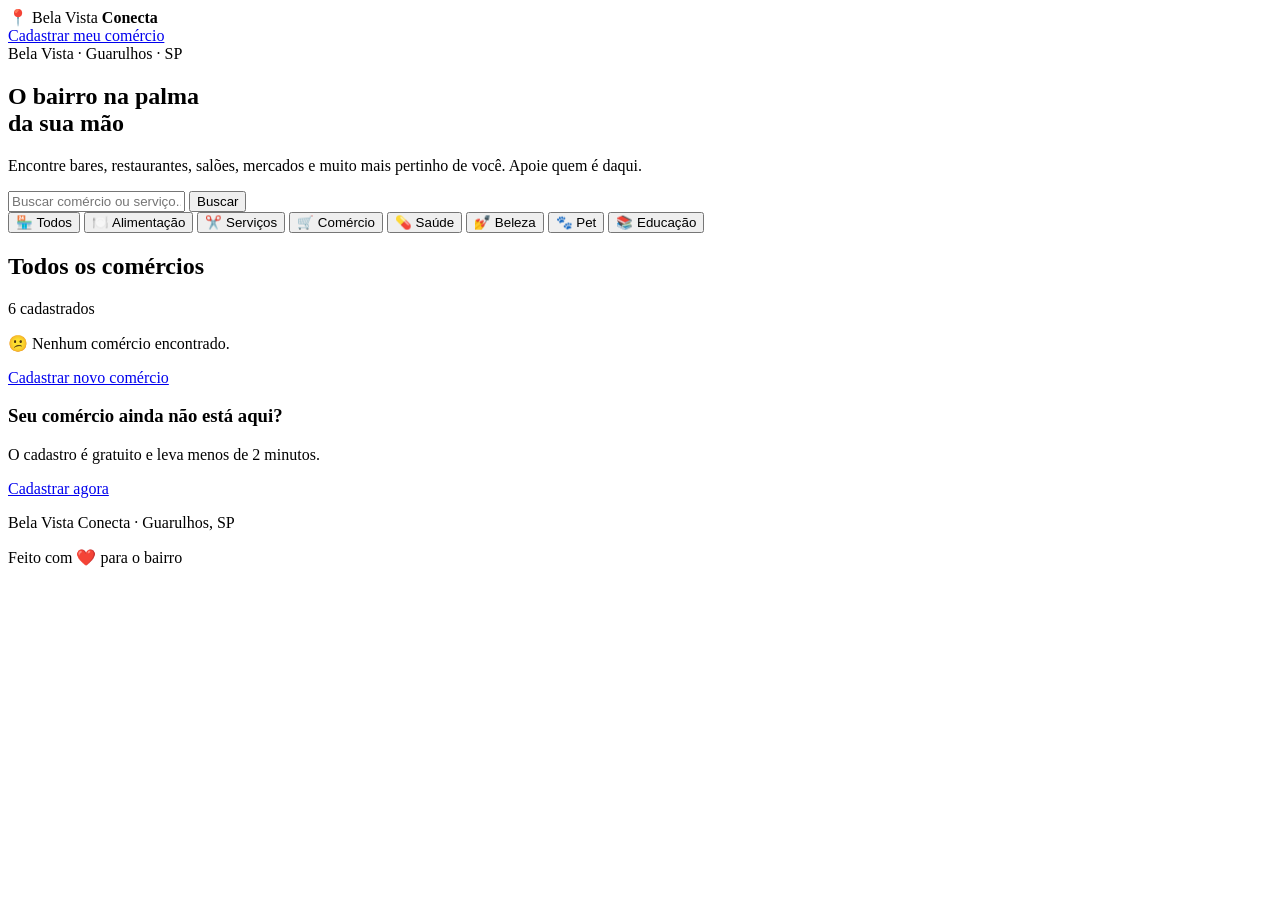
==== index.html @ 38af58dc "Add files via upload" ====
<!DOCTYPE html>
<html lang="pt-BR">
<head>
  <meta charset="UTF-8" />
  <meta name="viewport" content="width=device-width, initial-scale=1.0" />
  <meta name="description" content="Descubra os comércios do bairro Bela Vista em Guarulhos. Apoie o comércio local!" />
  <title>Bela Vista Conecta — Comércio Local de Guarulhos</title>
  <link rel="stylesheet" href="css/style.css" />
  <link rel="preconnect" href="https://fonts.googleapis.com" />
  <link rel="preconnect" href="https://fonts.gstatic.com" crossorigin />
  <link href="https://fonts.googleapis.com/css2?family=Inter:wght@400;500;600&display=swap" rel="stylesheet" />
</head>
<body>

  <!-- HEADER -->
  <header class="header">
    <div class="container header-inner">
      <div class="logo">
        <span class="logo-icon">📍</span>
        <span class="logo-text">Bela Vista <strong>Conecta</strong></span>
      </div>
      <a class="btn-cadastro" href="cadastro.html">Cadastrar meu comércio</a>
    </div>
  </header>

  <!-- HERO -->
  <section class="hero">
    <div class="container">
      <span class="hero-tag">Bela Vista · Guarulhos · SP</span>
      <h1>O bairro na palma<br>da sua mão</h1>
      <p>Encontre bares, restaurantes, salões, mercados e muito mais pertinho de você. Apoie quem é daqui.</p>
      <div class="search-wrap">
        <input type="text" id="search-input" placeholder="Buscar comércio ou serviço..." autocomplete="off" />
        <button onclick="filtrar()">Buscar</button>
      </div>
    </div>
  </section>

  <!-- CATEGORIAS -->
  <section class="section-cats">
    <div class="container">
      <div class="cats" id="cats">
        <button class="cat active" data-cat="todos" onclick="setCat('todos', this)">🏪 Todos</button>
        <button class="cat" data-cat="alimentacao" onclick="setCat('alimentacao', this)">🍽️ Alimentação</button>
        <button class="cat" data-cat="servicos" onclick="setCat('servicos', this)">✂️ Serviços</button>
        <button class="cat" data-cat="comercio" onclick="setCat('comercio', this)">🛒 Comércio</button>
        <button class="cat" data-cat="saude" onclick="setCat('saude', this)">💊 Saúde</button>
        <button class="cat" data-cat="beleza" onclick="setCat('beleza', this)">💅 Beleza</button>
        <button class="cat" data-cat="pet" onclick="setCat('pet', this)">🐾 Pet</button>
        <button class="cat" data-cat="educacao" onclick="setCat('educacao', this)">📚 Educação</button>
      </div>
    </div>
  </section>

  <!-- COMERCIOS -->
  <section class="section-comercios">
    <div class="container">
      <div class="section-header">
        <h2 id="resultado-label">Todos os comércios</h2>
        <span class="count" id="count-label">6 cadastrados</span>
      </div>
      <div class="grid" id="grid">
        <!-- cards gerados pelo JS -->
      </div>
      <div class="empty hidden" id="empty">
        <p>😕 Nenhum comércio encontrado.</p>
        <a href="cadastro.html">Cadastrar novo comércio</a>
      </div>
    </div>
  </section>

  <!-- BANNER CADASTRO -->
  <section class="banner-cadastro">
    <div class="container banner-inner">
      <div>
        <h3>Seu comércio ainda não está aqui?</h3>
        <p>O cadastro é gratuito e leva menos de 2 minutos.</p>
      </div>
      <a class="btn-primary" href="cadastro.html">Cadastrar agora</a>
    </div>
  </section>

  <!-- FOOTER -->
  <footer class="footer">
    <div class="container">
      <p>Bela Vista Conecta · Guarulhos, SP</p>
      <p class="footer-sub">Feito com ❤️ para o bairro</p>
    </div>
  </footer>

  <script src="js/comercios.js"></script>
  <script src="js/app.js"></script>
</body>
</html>
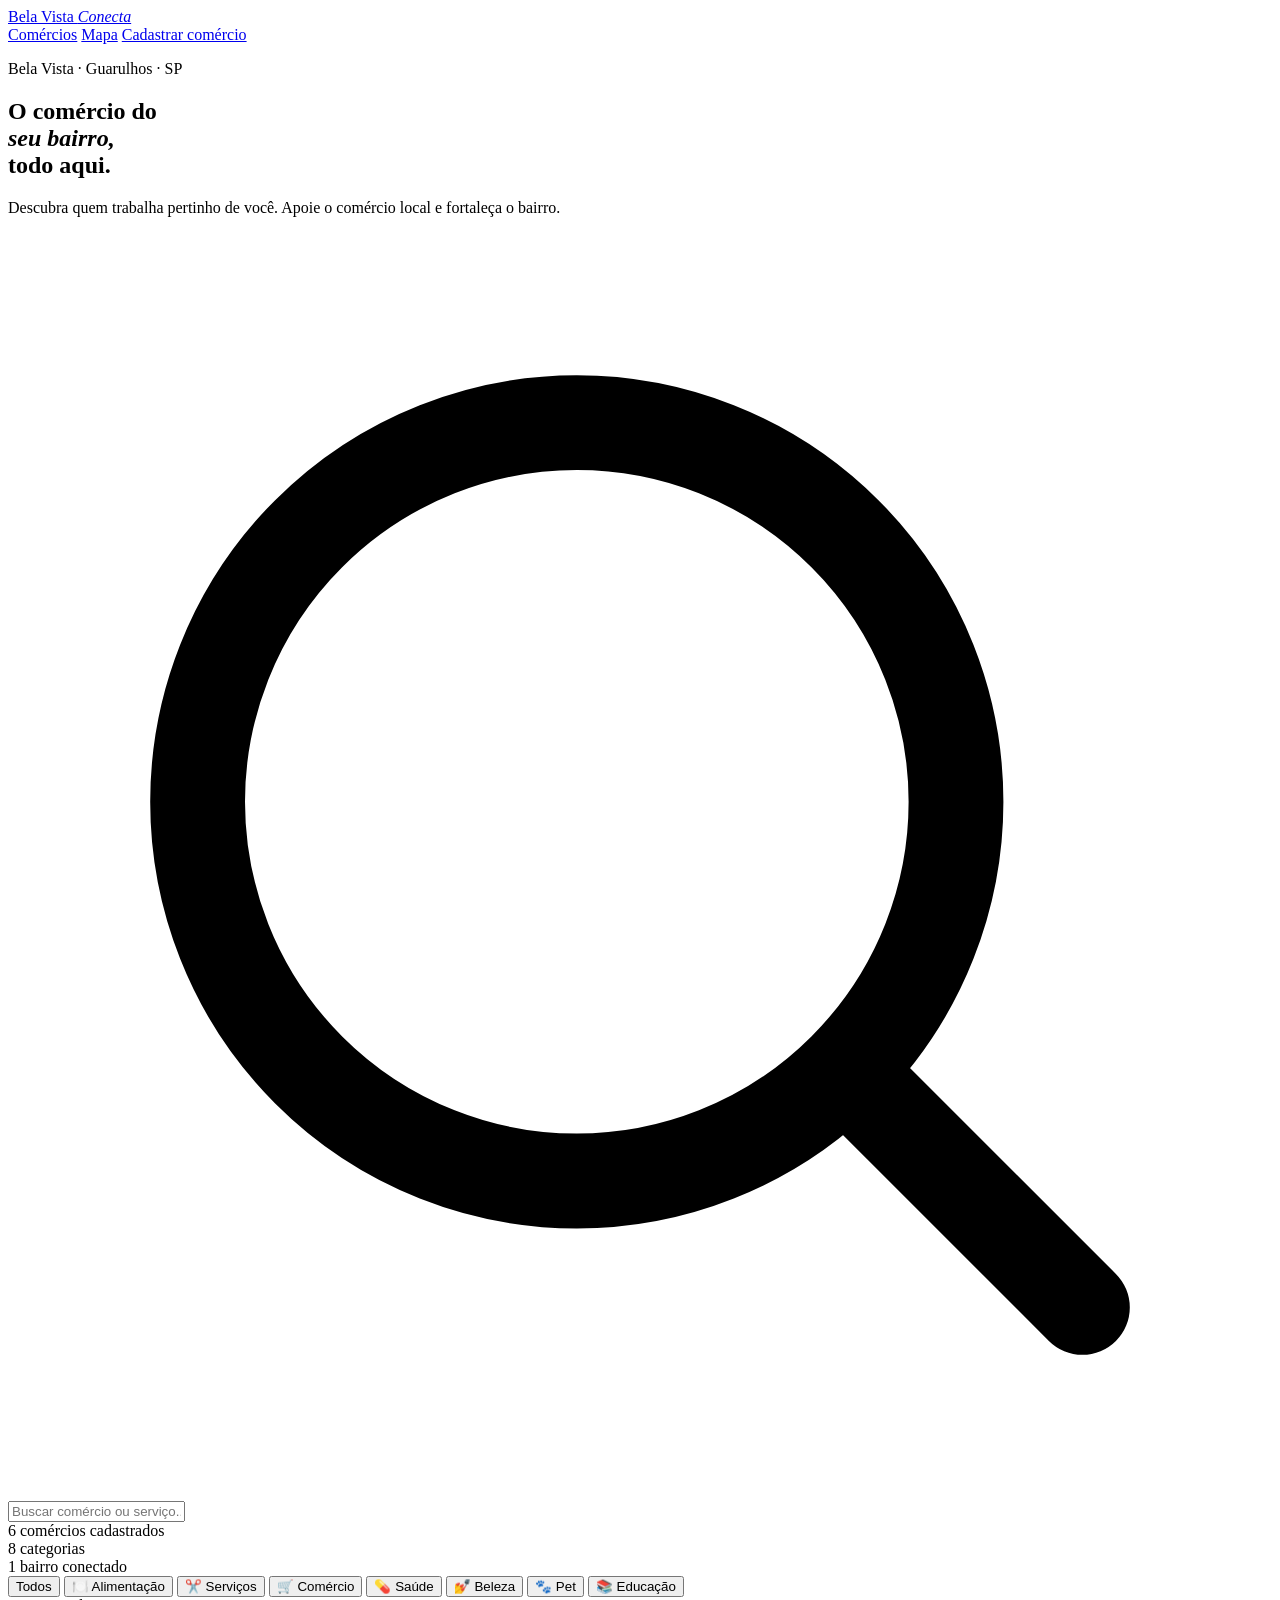
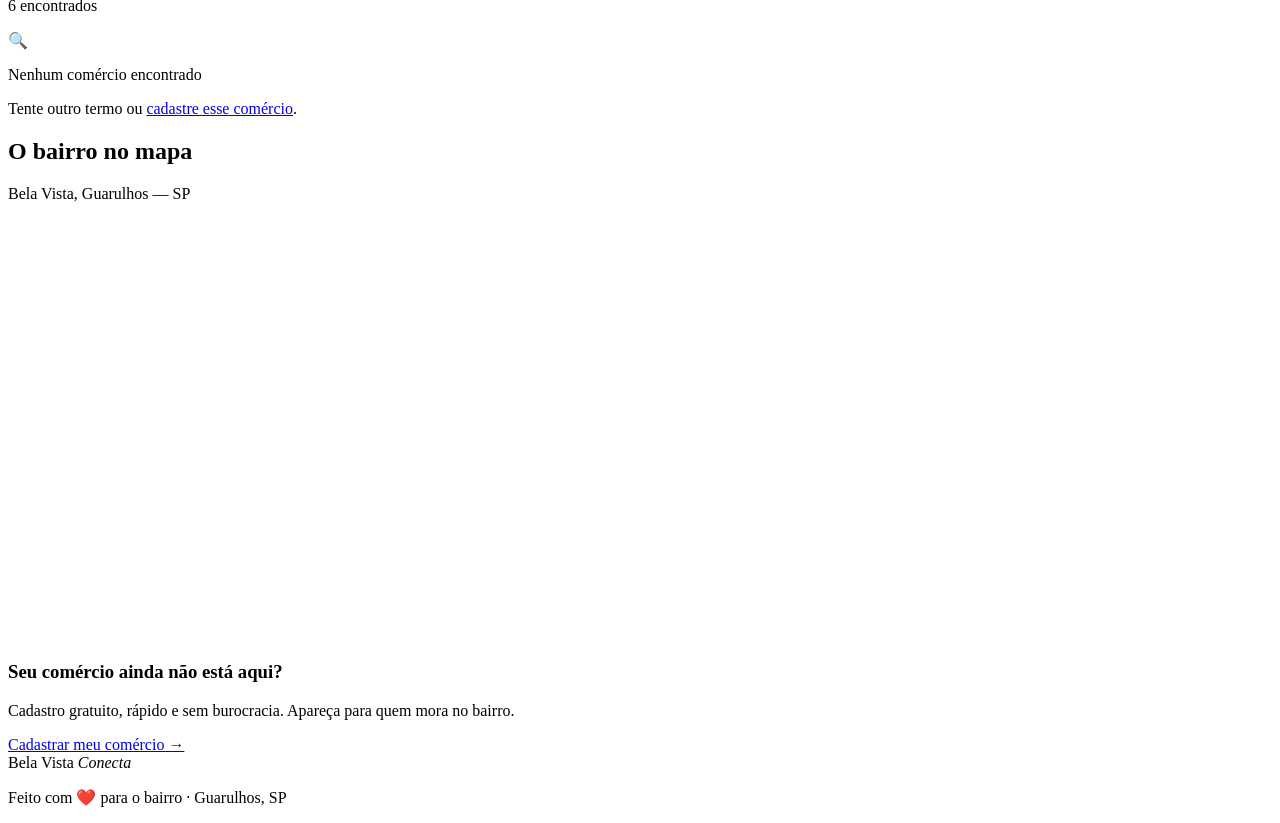
==== commit 74610754: "Add files via upload" ====
--- a/index.html
+++ b/index.html
@@ -3,88 +3,134 @@
 <head>
   <meta charset="UTF-8" />
   <meta name="viewport" content="width=device-width, initial-scale=1.0" />
-  <meta name="description" content="Descubra os comércios do bairro Bela Vista em Guarulhos. Apoie o comércio local!" />
+  <meta name="description" content="Guia completo dos comércios do bairro Bela Vista em Guarulhos. Encontre bares, restaurantes, serviços e muito mais perto de você." />
   <title>Bela Vista Conecta — Comércio Local de Guarulhos</title>
-  <link rel="stylesheet" href="css/style.css" />
   <link rel="preconnect" href="https://fonts.googleapis.com" />
   <link rel="preconnect" href="https://fonts.gstatic.com" crossorigin />
-  <link href="https://fonts.googleapis.com/css2?family=Inter:wght@400;500;600&display=swap" rel="stylesheet" />
+  <link href="https://fonts.googleapis.com/css2?family=Fraunces:ital,wght@0,400;0,600;1,400&family=Inter:wght@400;500;600&display=swap" rel="stylesheet" />
+  <link rel="stylesheet" href="css/style.css" />
 </head>
 <body>
 
   <!-- HEADER -->
   <header class="header">
     <div class="container header-inner">
-      <div class="logo">
-        <span class="logo-icon">📍</span>
-        <span class="logo-text">Bela Vista <strong>Conecta</strong></span>
-      </div>
-      <a class="btn-cadastro" href="cadastro.html">Cadastrar meu comércio</a>
+      <a class="logo" href="index.html">
+        <span class="logo-dot"></span>
+        <span class="logo-text">Bela Vista <em>Conecta</em></span>
+      </a>
+      <nav class="nav">
+        <a href="#comercios">Comércios</a>
+        <a href="#mapa">Mapa</a>
+        <a href="cadastro.html" class="nav-cta">Cadastrar comércio</a>
+      </nav>
     </div>
   </header>
 
   <!-- HERO -->
   <section class="hero">
-    <div class="container">
-      <span class="hero-tag">Bela Vista · Guarulhos · SP</span>
-      <h1>O bairro na palma<br>da sua mão</h1>
-      <p>Encontre bares, restaurantes, salões, mercados e muito mais pertinho de você. Apoie quem é daqui.</p>
-      <div class="search-wrap">
-        <input type="text" id="search-input" placeholder="Buscar comércio ou serviço..." autocomplete="off" />
-        <button onclick="filtrar()">Buscar</button>
+    <div class="container hero-inner">
+      <div class="hero-text">
+        <p class="hero-eyebrow">Bela Vista · Guarulhos · SP</p>
+        <h1>O comércio do<br><em>seu bairro,</em><br>todo aqui.</h1>
+        <p class="hero-sub">Descubra quem trabalha pertinho de você. Apoie o comércio local e fortaleça o bairro.</p>
+        <div class="search-wrap">
+          <svg class="search-icon" viewBox="0 0 20 20" fill="none" aria-hidden="true">
+            <circle cx="9" cy="9" r="6" stroke="currentColor" stroke-width="1.5"/>
+            <path d="M13.5 13.5L17 17" stroke="currentColor" stroke-width="1.5" stroke-linecap="round"/>
+          </svg>
+          <input type="text" id="search-input" placeholder="Buscar comércio ou serviço..." autocomplete="off" />
+        </div>
+      </div>
+      <div class="hero-stats">
+        <div class="stat-card">
+          <span class="stat-num" id="total-count">6</span>
+          <span class="stat-label">comércios cadastrados</span>
+        </div>
+        <div class="stat-card">
+          <span class="stat-num">8</span>
+          <span class="stat-label">categorias</span>
+        </div>
+        <div class="stat-card">
+          <span class="stat-num">1</span>
+          <span class="stat-label">bairro conectado</span>
+        </div>
       </div>
     </div>
   </section>
 
-  <!-- CATEGORIAS -->
-  <section class="section-cats">
+  <!-- FILTROS -->
+  <div class="filtros-bar" id="comercios">
+    <div class="container filtros-inner">
+      <div class="cats" id="cats">
+        <button class="cat active" data-cat="todos" onclick="setCat('todos',this)">Todos</button>
+        <button class="cat" data-cat="alimentacao" onclick="setCat('alimentacao',this)">🍽️ Alimentação</button>
+        <button class="cat" data-cat="servicos" onclick="setCat('servicos',this)">✂️ Serviços</button>
+        <button class="cat" data-cat="comercio" onclick="setCat('comercio',this)">🛒 Comércio</button>
+        <button class="cat" data-cat="saude" onclick="setCat('saude',this)">💊 Saúde</button>
+        <button class="cat" data-cat="beleza" onclick="setCat('beleza',this)">💅 Beleza</button>
+        <button class="cat" data-cat="pet" onclick="setCat('pet',this)">🐾 Pet</button>
+        <button class="cat" data-cat="educacao" onclick="setCat('educacao',this)">📚 Educação</button>
+      </div>
+      <span class="filtros-count" id="count-label">6 encontrados</span>
+    </div>
+  </div>
+
+  <!-- LISTA DE COMÉRCIOS -->
+  <section class="section-lista">
     <div class="container">
-      <div class="cats" id="cats">
-        <button class="cat active" data-cat="todos" onclick="setCat('todos', this)">🏪 Todos</button>
-        <button class="cat" data-cat="alimentacao" onclick="setCat('alimentacao', this)">🍽️ Alimentação</button>
-        <button class="cat" data-cat="servicos" onclick="setCat('servicos', this)">✂️ Serviços</button>
-        <button class="cat" data-cat="comercio" onclick="setCat('comercio', this)">🛒 Comércio</button>
-        <button class="cat" data-cat="saude" onclick="setCat('saude', this)">💊 Saúde</button>
-        <button class="cat" data-cat="beleza" onclick="setCat('beleza', this)">💅 Beleza</button>
-        <button class="cat" data-cat="pet" onclick="setCat('pet', this)">🐾 Pet</button>
-        <button class="cat" data-cat="educacao" onclick="setCat('educacao', this)">📚 Educação</button>
+      <div class="lista" id="lista">
+        <!-- gerado pelo JS -->
+      </div>
+      <div class="empty hidden" id="empty">
+        <p class="empty-icon">🔍</p>
+        <p class="empty-title">Nenhum comércio encontrado</p>
+        <p class="empty-sub">Tente outro termo ou <a href="cadastro.html">cadastre esse comércio</a>.</p>
       </div>
     </div>
   </section>
 
-  <!-- COMERCIOS -->
-  <section class="section-comercios">
+  <!-- MAPA -->
+  <section class="section-mapa" id="mapa">
     <div class="container">
-      <div class="section-header">
-        <h2 id="resultado-label">Todos os comércios</h2>
-        <span class="count" id="count-label">6 cadastrados</span>
+      <div class="mapa-header">
+        <h2>O bairro no mapa</h2>
+        <p>Bela Vista, Guarulhos — SP</p>
       </div>
-      <div class="grid" id="grid">
-        <!-- cards gerados pelo JS -->
-      </div>
-      <div class="empty hidden" id="empty">
-        <p>😕 Nenhum comércio encontrado.</p>
-        <a href="cadastro.html">Cadastrar novo comércio</a>
+      <div class="mapa-wrap">
+        <iframe
+          title="Mapa do bairro Bela Vista, Guarulhos"
+          src="https://www.google.com/maps/embed?pb=!1m18!1m12!1m3!1d3657.0!2d-46.533!3d-23.453!2m3!1f0!2f0!3f0!3m2!1i1024!2i768!4f13.1!3m3!1m2!1s0x94cef5b3b0f0f0f0%3A0x0!2sBela+Vista%2C+Guarulhos+-+SP!5e0!3m2!1spt-BR!2sbr!4v1693000000000!5m2!1spt-BR!2sbr"
+          width="100%"
+          height="420"
+          style="border:0;"
+          allowfullscreen=""
+          loading="lazy"
+          referrerpolicy="no-referrer-when-downgrade">
+        </iframe>
       </div>
     </div>
   </section>
 
   <!-- BANNER CADASTRO -->
-  <section class="banner-cadastro">
+  <section class="banner">
     <div class="container banner-inner">
-      <div>
+      <div class="banner-text">
         <h3>Seu comércio ainda não está aqui?</h3>
-        <p>O cadastro é gratuito e leva menos de 2 minutos.</p>
+        <p>Cadastro gratuito, rápido e sem burocracia. Apareça para quem mora no bairro.</p>
       </div>
-      <a class="btn-primary" href="cadastro.html">Cadastrar agora</a>
+      <a href="cadastro.html" class="btn-primary">Cadastrar meu comércio →</a>
     </div>
   </section>
 
   <!-- FOOTER -->
   <footer class="footer">
-    <div class="container">
-      <p>Bela Vista Conecta · Guarulhos, SP</p>
-      <p class="footer-sub">Feito com ❤️ para o bairro</p>
+    <div class="container footer-inner">
+      <div class="logo">
+        <span class="logo-dot"></span>
+        <span class="logo-text">Bela Vista <em>Conecta</em></span>
+      </div>
+      <p class="footer-copy">Feito com ❤️ para o bairro · Guarulhos, SP</p>
     </div>
   </footer>
 
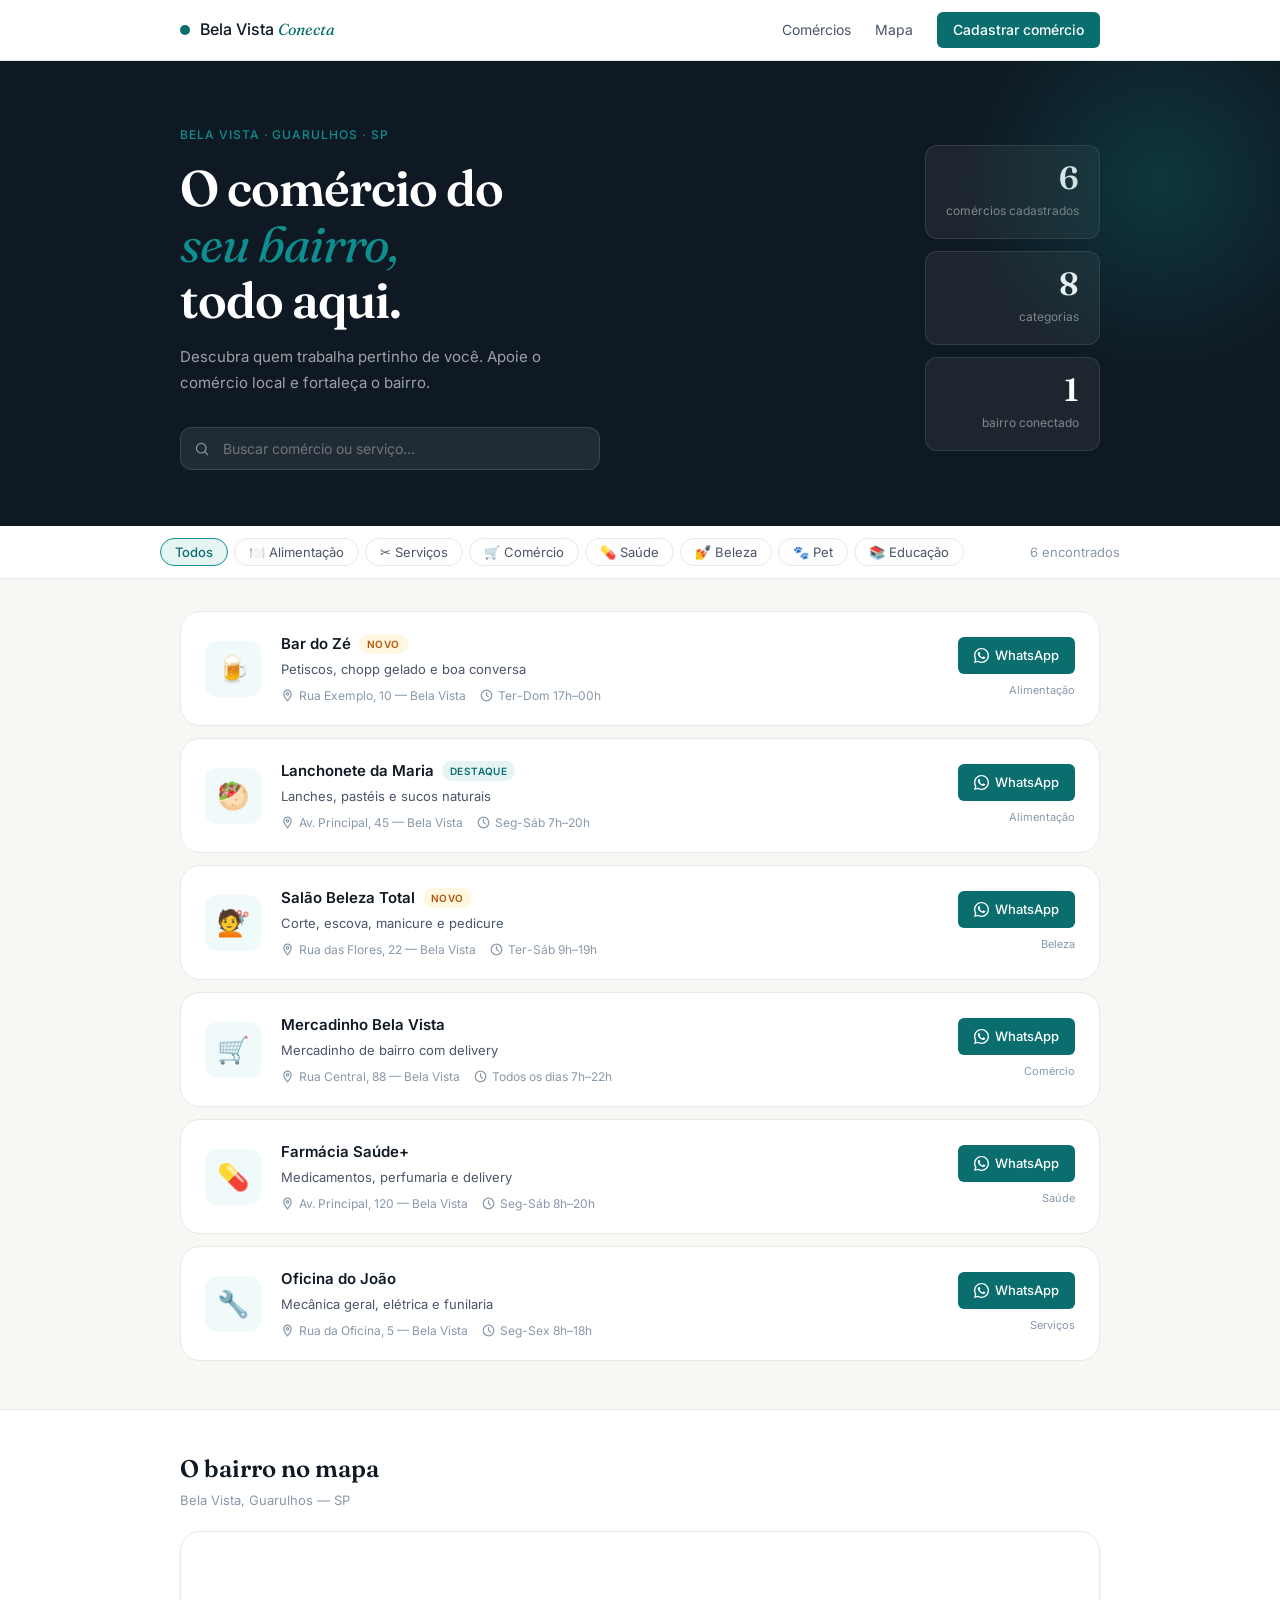
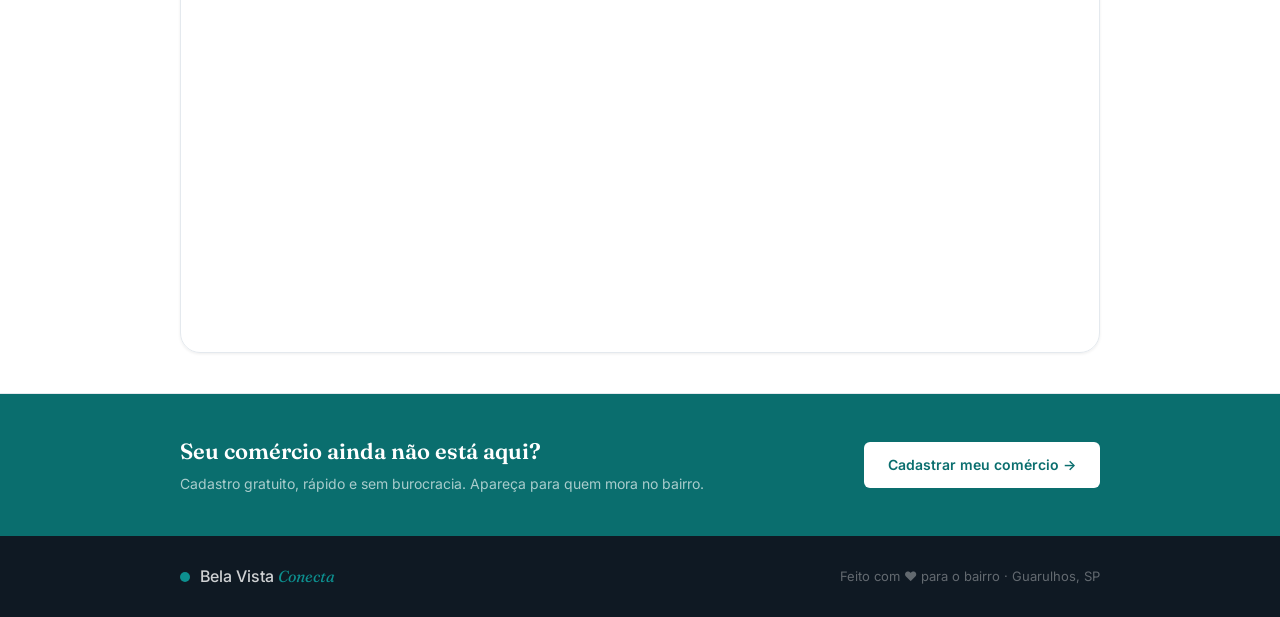
==== commit dc7f0153: "Add files via upload" ====
--- a/index.html
+++ b/index.html
@@ -7,22 +7,242 @@
   <title>Bela Vista Conecta — Comércio Local de Guarulhos</title>
   <link rel="preconnect" href="https://fonts.googleapis.com" />
   <link rel="preconnect" href="https://fonts.gstatic.com" crossorigin />
-  <link href="https://fonts.googleapis.com/css2?family=Fraunces:ital,wght@0,400;0,600;1,400&family=Inter:wght@400;500;600&display=swap" rel="stylesheet" />
-  <link rel="stylesheet" href="css/style.css" />
+  <link href="https://fonts.googleapis.com/css2?family=Fraunces:ital,wght@0,600;1,400&family=Inter:wght@400;500;600&display=swap" rel="stylesheet" />
+  <style>
+    *, *::before, *::after { box-sizing: border-box; margin: 0; padding: 0; }
+
+    :root {
+      --ink:         #0f1923;
+      --ink-muted:   #4a5568;
+      --ink-light:   #8899aa;
+      --teal:        #0a6e6e;
+      --teal-mid:    #0d8f8f;
+      --teal-light:  #e6f4f4;
+      --teal-pale:   #f0fafa;
+      --sand:        #f8f7f4;
+      --white:       #ffffff;
+      --border:      #e4e9ee;
+      --border-mid:  #cdd5dd;
+      --radius-sm:   6px;
+      --radius:      12px;
+      --radius-lg:   20px;
+      --shadow-sm:   0 1px 3px rgba(0,0,0,.07);
+      --shadow:      0 4px 16px rgba(0,0,0,.09);
+      --font-sans:   'Inter', system-ui, sans-serif;
+      --font-serif:  'Fraunces', Georgia, serif;
+    }
+
+    html { scroll-behavior: smooth; }
+
+    body {
+      font-family: var(--font-sans);
+      font-size: 15px;
+      color: var(--ink);
+      background: var(--sand);
+      line-height: 1.6;
+      -webkit-font-smoothing: antialiased;
+    }
+
+    .container { max-width: 960px; margin: 0 auto; padding: 0 1.25rem; }
+    .hidden { display: none !important; }
+
+    /* HEADER */
+    .header {
+      background: var(--white);
+      border-bottom: 1px solid var(--border);
+      position: sticky; top: 0; z-index: 100;
+    }
+    .header-inner {
+      display: flex; align-items: center;
+      justify-content: space-between;
+      height: 60px; gap: 1rem;
+    }
+    .logo { display: flex; align-items: center; gap: 10px; text-decoration: none; color: var(--ink); }
+    .logo-dot { width: 10px; height: 10px; background: var(--teal); border-radius: 50%; flex-shrink: 0; }
+    .logo-text { font-size: 16px; font-weight: 500; }
+    .logo-text em { font-family: var(--font-serif); font-style: italic; font-weight: 400; color: var(--teal); }
+    .nav { display: flex; align-items: center; gap: 1.5rem; }
+    .nav a { font-size: 14px; color: var(--ink-muted); text-decoration: none; transition: color .15s; }
+    .nav a:hover { color: var(--ink); }
+    .nav-cta {
+      background: var(--teal) !important; color: var(--white) !important;
+      border-radius: var(--radius-sm); padding: 7px 16px !important;
+      font-weight: 500 !important;
+    }
+    .nav-cta:hover { background: #085a5a !important; }
+
+    /* HERO */
+    .hero { background: var(--ink); padding: 4rem 0 3.5rem; position: relative; overflow: hidden; }
+    .hero::before {
+      content: ''; position: absolute; top: -80px; right: -80px;
+      width: 400px; height: 400px; border-radius: 50%;
+      background: radial-gradient(circle, rgba(10,110,110,.35) 0%, transparent 70%);
+      pointer-events: none;
+    }
+    .hero-inner { display: grid; grid-template-columns: 1fr auto; gap: 3rem; align-items: center; }
+    .hero-eyebrow { font-size: 12px; font-weight: 500; color: var(--teal-mid); letter-spacing: .08em; text-transform: uppercase; margin-bottom: 1rem; }
+    .hero h1 { font-family: var(--font-serif); font-size: clamp(30px,5vw,50px); font-weight: 600; color: var(--white); line-height: 1.12; margin-bottom: 1rem; letter-spacing: -.02em; }
+    .hero h1 em { font-style: italic; font-weight: 400; color: var(--teal-mid); }
+    .hero-sub { font-size: 15px; color: rgba(255,255,255,.6); max-width: 400px; margin-bottom: 2rem; line-height: 1.7; }
+    .search-wrap { position: relative; max-width: 420px; }
+    .search-icon { position: absolute; left: 14px; top: 50%; transform: translateY(-50%); width: 16px; height: 16px; color: var(--ink-light); pointer-events: none; }
+    .search-wrap input {
+      width: 100%; border: 1px solid rgba(255,255,255,.12); background: rgba(255,255,255,.08);
+      color: var(--white); border-radius: var(--radius); padding: 12px 14px 12px 42px;
+      font-size: 14px; font-family: var(--font-sans); outline: none; transition: border-color .15s, background .15s;
+    }
+    .search-wrap input::placeholder { color: rgba(255,255,255,.35); }
+    .search-wrap input:focus { border-color: var(--teal-mid); background: rgba(255,255,255,.12); }
+    .hero-stats { display: flex; flex-direction: column; gap: 12px; }
+    .stat-card {
+      background: rgba(255,255,255,.06); border: 1px solid rgba(255,255,255,.1);
+      border-radius: var(--radius); padding: 1rem 1.25rem; text-align: right; min-width: 160px;
+    }
+    .stat-num { display: block; font-family: var(--font-serif); font-size: 32px; font-weight: 600; color: var(--white); line-height: 1; margin-bottom: 4px; }
+    .stat-label { font-size: 12px; color: rgba(255,255,255,.45); }
+
+    /* FILTROS */
+    .filtros-bar { background: var(--white); border-bottom: 1px solid var(--border); position: sticky; top: 60px; z-index: 90; }
+    .filtros-inner { display: flex; align-items: center; justify-content: space-between; gap: 1rem; padding: .75rem 0; }
+    .cats { display: flex; gap: 6px; overflow-x: auto; scrollbar-width: none; flex: 1; }
+    .cats::-webkit-scrollbar { display: none; }
+    .cat { background: none; border: 1px solid var(--border); border-radius: 20px; padding: 5px 14px; font-size: 13px; font-family: var(--font-sans); color: var(--ink-muted); cursor: pointer; white-space: nowrap; transition: all .15s; }
+    .cat:hover { border-color: var(--teal-mid); color: var(--teal); }
+    .cat.active { background: var(--teal-light); border-color: var(--teal-mid); color: var(--teal); font-weight: 500; }
+    .filtros-count { font-size: 13px; color: var(--ink-light); white-space: nowrap; flex-shrink: 0; }
+
+    /* LISTA */
+    .section-lista { padding: 2rem 0 3rem; }
+    .lista { display: flex; flex-direction: column; gap: 12px; }
+
+    /* CARD */
+    .card {
+      background: var(--white); border: 1px solid var(--border); border-radius: var(--radius-lg);
+      padding: 1.25rem 1.5rem; display: grid; grid-template-columns: 56px 1fr auto;
+      gap: 1.25rem; align-items: center; transition: box-shadow .2s, border-color .2s;
+    }
+    .card:hover { box-shadow: var(--shadow); border-color: var(--border-mid); }
+    .card-emoji-wrap {
+      width: 56px; height: 56px; background: var(--teal-pale); border-radius: var(--radius);
+      display: flex; align-items: center; justify-content: center; font-size: 26px; flex-shrink: 0;
+    }
+    .card-body { min-width: 0; }
+    .card-top { display: flex; align-items: center; gap: 8px; margin-bottom: 3px; flex-wrap: wrap; }
+    .card-nome { font-size: 15px; font-weight: 600; color: var(--ink); }
+    .badge { font-size: 10px; font-weight: 600; padding: 2px 8px; border-radius: 20px; letter-spacing: .04em; text-transform: uppercase; }
+    .badge-novo { background: #fff8e1; color: #b45309; }
+    .badge-destaque { background: var(--teal-light); color: var(--teal); }
+    .card-desc { font-size: 13px; color: var(--ink-muted); margin-bottom: 6px; white-space: nowrap; overflow: hidden; text-overflow: ellipsis; }
+    .card-meta { display: flex; gap: 14px; flex-wrap: wrap; }
+    .card-meta-item { display: flex; align-items: center; gap: 5px; font-size: 12px; color: var(--ink-light); }
+    .card-meta-item svg { width: 13px; height: 13px; flex-shrink: 0; }
+    .card-actions { display: flex; flex-direction: column; gap: 8px; align-items: flex-end; flex-shrink: 0; }
+    .btn-wpp {
+      display: inline-flex; align-items: center; gap: 6px; background: var(--teal);
+      color: var(--white); border-radius: var(--radius-sm); padding: 8px 16px;
+      font-size: 13px; font-weight: 500; text-decoration: none; white-space: nowrap; transition: background .15s;
+    }
+    .btn-wpp:hover { background: #085a5a; }
+    .btn-wpp svg { width: 15px; height: 15px; flex-shrink: 0; }
+    .card-cat-tag { font-size: 11px; color: var(--ink-light); text-align: right; }
+
+    /* EMPTY */
+    .empty { text-align: center; padding: 4rem 1rem; }
+    .empty-icon { font-size: 40px; margin-bottom: .75rem; }
+    .empty-title { font-size: 17px; font-weight: 600; margin-bottom: .4rem; }
+    .empty-sub { font-size: 14px; color: var(--ink-muted); }
+    .empty-sub a { color: var(--teal); }
+
+    /* MAPA */
+    .section-mapa { background: var(--white); border-top: 1px solid var(--border); border-bottom: 1px solid var(--border); padding: 2.5rem 0; }
+    .mapa-header { margin-bottom: 1.25rem; }
+    .mapa-header h2 { font-family: var(--font-serif); font-size: 24px; font-weight: 600; color: var(--ink); margin-bottom: 2px; }
+    .mapa-header p { font-size: 13px; color: var(--ink-light); }
+    .mapa-wrap { border-radius: var(--radius-lg); overflow: hidden; border: 1px solid var(--border); box-shadow: var(--shadow-sm); }
+    .mapa-wrap iframe { display: block; }
+
+    /* BANNER */
+    .banner { background: var(--teal); padding: 2.5rem 0; }
+    .banner-inner { display: flex; align-items: center; justify-content: space-between; gap: 1.5rem; flex-wrap: wrap; }
+    .banner-text h3 { font-family: var(--font-serif); font-size: 22px; font-weight: 600; color: var(--white); margin-bottom: 4px; }
+    .banner-text p { font-size: 14px; color: rgba(255,255,255,.65); }
+    .btn-primary {
+      background: var(--white); color: var(--teal); border: none; border-radius: var(--radius-sm);
+      padding: 12px 24px; font-size: 14px; font-weight: 600; font-family: var(--font-sans);
+      text-decoration: none; cursor: pointer; white-space: nowrap; display: inline-block; transition: opacity .15s;
+    }
+    .btn-primary:hover { opacity: .9; }
+
+    /* FOOTER */
+    .footer { background: var(--ink); padding: 1.75rem 0; }
+    .footer-inner { display: flex; align-items: center; justify-content: space-between; gap: 1rem; flex-wrap: wrap; }
+    .footer .logo-text { color: rgba(255,255,255,.8); }
+    .footer .logo-text em { color: var(--teal-mid); }
+    .footer .logo-dot { background: var(--teal-mid); }
+    .footer-copy { font-size: 13px; color: rgba(255,255,255,.35); }
+
+    /* MODAL CADASTRO */
+    .overlay {
+      position: fixed; inset: 0; background: rgba(0,0,0,.5);
+      z-index: 200; display: flex; align-items: center; justify-content: center; padding: 1rem;
+    }
+    .modal {
+      background: var(--white); border-radius: var(--radius-lg);
+      padding: 2rem; width: 100%; max-width: 500px;
+      max-height: 90vh; overflow-y: auto; position: relative;
+    }
+    .modal-close {
+      position: absolute; top: 1rem; right: 1rem;
+      background: none; border: none; font-size: 22px; cursor: pointer; color: var(--ink-muted);
+      line-height: 1;
+    }
+    .modal-title { font-family: var(--font-serif); font-size: 22px; font-weight: 600; color: var(--ink); margin-bottom: .25rem; }
+    .modal-sub { font-size: 14px; color: var(--ink-muted); margin-bottom: 1.5rem; }
+    .form-group { display: flex; flex-direction: column; gap: 5px; margin-bottom: 1rem; }
+    .form-group label { font-size: 13px; font-weight: 500; color: var(--ink); }
+    .form-group input, .form-group select {
+      border: 1px solid var(--border); border-radius: var(--radius-sm);
+      padding: 10px 12px; font-size: 14px; font-family: var(--font-sans);
+      color: var(--ink); background: var(--white); outline: none; transition: border-color .15s, box-shadow .15s;
+    }
+    .form-group input:focus, .form-group select:focus {
+      border-color: var(--teal-mid); box-shadow: 0 0 0 3px rgba(10,110,110,.1);
+    }
+    .erro { font-size: 12px; color: #c0392b; }
+    .btn-full { width: 100%; text-align: center; padding: 12px; font-size: 15px; background: var(--teal); color: var(--white); }
+    .btn-full:hover { background: #085a5a; opacity: 1; }
+    .form-obs { font-size: 12px; color: var(--ink-light); text-align: center; margin-top: .75rem; }
+    .sucesso-box { text-align: center; padding: 1rem 0; }
+    .sucesso-icon { font-size: 44px; display: block; margin-bottom: 1rem; }
+    .sucesso-box h3 { font-family: var(--font-serif); font-size: 22px; margin-bottom: .5rem; }
+    .sucesso-box p { color: var(--ink-muted); margin-bottom: 1.5rem; }
+
+    /* RESPONSIVO */
+    @media (max-width: 700px) {
+      .hero-inner { grid-template-columns: 1fr; }
+      .hero-stats { flex-direction: row; overflow-x: auto; }
+      .stat-card { min-width: 130px; text-align: left; }
+      .nav a:not(.nav-cta) { display: none; }
+      .card { grid-template-columns: 48px 1fr; gap: 1rem; }
+      .card-actions { grid-column: 1 / -1; flex-direction: row; justify-content: space-between; align-items: center; }
+      .banner-inner { flex-direction: column; text-align: center; }
+      .footer-inner { flex-direction: column; text-align: center; }
+    }
+  </style>
 </head>
 <body>
 
   <!-- HEADER -->
   <header class="header">
     <div class="container header-inner">
-      <a class="logo" href="index.html">
+      <a class="logo" href="#">
         <span class="logo-dot"></span>
         <span class="logo-text">Bela Vista <em>Conecta</em></span>
       </a>
       <nav class="nav">
         <a href="#comercios">Comércios</a>
         <a href="#mapa">Mapa</a>
-        <a href="cadastro.html" class="nav-cta">Cadastrar comércio</a>
+        <a href="#" class="nav-cta" onclick="abrirModal();return false;">Cadastrar comércio</a>
       </nav>
     </div>
   </header>
@@ -44,7 +264,7 @@
       </div>
       <div class="hero-stats">
         <div class="stat-card">
-          <span class="stat-num" id="total-count">6</span>
+          <span class="stat-num" id="total-count">0</span>
           <span class="stat-label">comércios cadastrados</span>
         </div>
         <div class="stat-card">
@@ -62,30 +282,28 @@
   <!-- FILTROS -->
   <div class="filtros-bar" id="comercios">
     <div class="container filtros-inner">
-      <div class="cats" id="cats">
-        <button class="cat active" data-cat="todos" onclick="setCat('todos',this)">Todos</button>
-        <button class="cat" data-cat="alimentacao" onclick="setCat('alimentacao',this)">🍽️ Alimentação</button>
-        <button class="cat" data-cat="servicos" onclick="setCat('servicos',this)">✂️ Serviços</button>
-        <button class="cat" data-cat="comercio" onclick="setCat('comercio',this)">🛒 Comércio</button>
-        <button class="cat" data-cat="saude" onclick="setCat('saude',this)">💊 Saúde</button>
-        <button class="cat" data-cat="beleza" onclick="setCat('beleza',this)">💅 Beleza</button>
-        <button class="cat" data-cat="pet" onclick="setCat('pet',this)">🐾 Pet</button>
-        <button class="cat" data-cat="educacao" onclick="setCat('educacao',this)">📚 Educação</button>
-      </div>
-      <span class="filtros-count" id="count-label">6 encontrados</span>
+      <div class="cats">
+        <button class="cat active" onclick="setCat('todos',this)">Todos</button>
+        <button class="cat" onclick="setCat('alimentacao',this)">🍽️ Alimentação</button>
+        <button class="cat" onclick="setCat('servicos',this)">✂️ Serviços</button>
+        <button class="cat" onclick="setCat('comercio',this)">🛒 Comércio</button>
+        <button class="cat" onclick="setCat('saude',this)">💊 Saúde</button>
+        <button class="cat" onclick="setCat('beleza',this)">💅 Beleza</button>
+        <button class="cat" onclick="setCat('pet',this)">🐾 Pet</button>
+        <button class="cat" onclick="setCat('educacao',this)">📚 Educação</button>
+      </div>
+      <span class="filtros-count" id="count-label"></span>
     </div>
   </div>
 
-  <!-- LISTA DE COMÉRCIOS -->
+  <!-- LISTA -->
   <section class="section-lista">
     <div class="container">
-      <div class="lista" id="lista">
-        <!-- gerado pelo JS -->
-      </div>
+      <div class="lista" id="lista"></div>
       <div class="empty hidden" id="empty">
         <p class="empty-icon">🔍</p>
         <p class="empty-title">Nenhum comércio encontrado</p>
-        <p class="empty-sub">Tente outro termo ou <a href="cadastro.html">cadastre esse comércio</a>.</p>
+        <p class="empty-sub">Tente outro termo ou <a href="#" onclick="abrirModal();return false;">cadastre esse comércio</a>.</p>
       </div>
     </div>
   </section>
@@ -100,26 +318,22 @@
       <div class="mapa-wrap">
         <iframe
           title="Mapa do bairro Bela Vista, Guarulhos"
-          src="https://www.google.com/maps/embed?pb=!1m18!1m12!1m3!1d3657.0!2d-46.533!3d-23.453!2m3!1f0!2f0!3f0!3m2!1i1024!2i768!4f13.1!3m3!1m2!1s0x94cef5b3b0f0f0f0%3A0x0!2sBela+Vista%2C+Guarulhos+-+SP!5e0!3m2!1spt-BR!2sbr!4v1693000000000!5m2!1spt-BR!2sbr"
-          width="100%"
-          height="420"
-          style="border:0;"
-          allowfullscreen=""
-          loading="lazy"
+          src="https://www.google.com/maps/embed?pb=!1m18!1m12!1m3!1d14627.5!2d-46.5330!3d-23.4530!2m3!1f0!2f0!3f0!3m2!1i1024!2i768!4f13.1!3m3!1m2!1s0x94cef5680eea8e03%3A0x4f0e3bc1b3c73d8c!2sBela%20Vista%2C%20Guarulhos%20-%20SP!5e0!3m2!1spt-BR!2sbr!4v1693000000000!5m2!1spt-BR!2sbr"
+          width="100%" height="420" style="border:0;" allowfullscreen="" loading="lazy"
           referrerpolicy="no-referrer-when-downgrade">
         </iframe>
       </div>
     </div>
   </section>
 
-  <!-- BANNER CADASTRO -->
+  <!-- BANNER -->
   <section class="banner">
     <div class="container banner-inner">
       <div class="banner-text">
         <h3>Seu comércio ainda não está aqui?</h3>
         <p>Cadastro gratuito, rápido e sem burocracia. Apareça para quem mora no bairro.</p>
       </div>
-      <a href="cadastro.html" class="btn-primary">Cadastrar meu comércio →</a>
+      <a href="#" class="btn-primary" onclick="abrirModal();return false;">Cadastrar meu comércio →</a>
     </div>
   </section>
 
@@ -134,7 +348,231 @@
     </div>
   </footer>
 
-  <script src="js/comercios.js"></script>
-  <script src="js/app.js"></script>
+  <!-- MODAL CADASTRO -->
+  <div class="overlay hidden" id="overlay" onclick="fecharModal(event)">
+    <div class="modal" role="dialog" aria-modal="true" aria-label="Cadastrar comércio">
+      <button class="modal-close" onclick="fecharModal()" aria-label="Fechar">×</button>
+      <div id="form-area">
+        <p class="modal-title">Cadastrar comércio</p>
+        <p class="modal-sub">Gratuito e sem burocracia. Entraremos em contato pelo WhatsApp.</p>
+        <div class="form-group">
+          <label for="f-nome">Nome do comércio *</label>
+          <input type="text" id="f-nome" placeholder="Ex: Bar do Zé" />
+          <span class="erro hidden" id="erro-nome">Informe o nome.</span>
+        </div>
+        <div class="form-group">
+          <label for="f-cat">Categoria *</label>
+          <select id="f-cat">
+            <option value="">Selecione...</option>
+            <option value="alimentacao">🍽️ Alimentação</option>
+            <option value="servicos">✂️ Serviços</option>
+            <option value="comercio">🛒 Comércio</option>
+            <option value="saude">💊 Saúde</option>
+            <option value="beleza">💅 Beleza</option>
+            <option value="pet">🐾 Pet</option>
+            <option value="educacao">📚 Educação</option>
+          </select>
+          <span class="erro hidden" id="erro-cat">Selecione uma categoria.</span>
+        </div>
+        <div class="form-group">
+          <label for="f-desc">Descrição breve *</label>
+          <input type="text" id="f-desc" placeholder="Ex: Lanches, sucos e pastéis" />
+          <span class="erro hidden" id="erro-desc">Adicione uma descrição.</span>
+        </div>
+        <div class="form-group">
+          <label for="f-wpp">WhatsApp *</label>
+          <input type="tel" id="f-wpp" placeholder="(11) 9 0000-0000" />
+          <span class="erro hidden" id="erro-wpp">Informe o WhatsApp.</span>
+        </div>
+        <div class="form-group">
+          <label for="f-end">Endereço ou referência</label>
+          <input type="text" id="f-end" placeholder="Ex: Rua das Flores, 123" />
+        </div>
+        <div class="form-group">
+          <label for="f-hor">Horário de funcionamento</label>
+          <input type="text" id="f-hor" placeholder="Ex: Seg a Sex, 8h às 18h" />
+        </div>
+        <button class="btn-primary btn-full" onclick="enviarCadastro()">Enviar pelo WhatsApp →</button>
+        <p class="form-obs">Você será redirecionado ao WhatsApp para confirmar o cadastro.</p>
+      </div>
+      <div id="sucesso" class="hidden sucesso-box">
+        <span class="sucesso-icon">✅</span>
+        <h3>Dados enviados!</h3>
+        <p>Continue a conversa no WhatsApp para finalizar seu cadastro.</p>
+        <button class="btn-primary" onclick="fecharModal()" style="background:var(--teal);color:#fff;">Fechar</button>
+      </div>
+    </div>
+  </div>
+
+  <script>
+    /* =====================
+       DADOS DOS COMÉRCIOS
+       Para adicionar: copie um bloco, preencha e salve.
+       whatsapp: 55 + DDD + número (só números)
+    ===================== */
+    const comercios = [
+      {
+        nome: "Bar do Zé",
+        categoria: "alimentacao",
+        descricao: "Petiscos, chopp gelado e boa conversa",
+        whatsapp: "5511900000001",
+        endereco: "Rua Exemplo, 10 — Bela Vista",
+        horario: "Ter-Dom 17h–00h",
+        emoji: "🍺",
+        novo: true,
+        destaque: false
+      },
+      {
+        nome: "Lanchonete da Maria",
+        categoria: "alimentacao",
+        descricao: "Lanches, pastéis e sucos naturais",
+        whatsapp: "5511900000002",
+        endereco: "Av. Principal, 45 — Bela Vista",
+        horario: "Seg-Sáb 7h–20h",
+        emoji: "🥙",
+        novo: false,
+        destaque: true
+      },
+      {
+        nome: "Salão Beleza Total",
+        categoria: "beleza",
+        descricao: "Corte, escova, manicure e pedicure",
+        whatsapp: "5511900000003",
+        endereco: "Rua das Flores, 22 — Bela Vista",
+        horario: "Ter-Sáb 9h–19h",
+        emoji: "💇",
+        novo: true,
+        destaque: false
+      },
+      {
+        nome: "Mercadinho Bela Vista",
+        categoria: "comercio",
+        descricao: "Mercadinho de bairro com delivery",
+        whatsapp: "5511900000004",
+        endereco: "Rua Central, 88 — Bela Vista",
+        horario: "Todos os dias 7h–22h",
+        emoji: "🛒",
+        novo: false,
+        destaque: false
+      },
+      {
+        nome: "Farmácia Saúde+",
+        categoria: "saude",
+        descricao: "Medicamentos, perfumaria e delivery",
+        whatsapp: "5511900000005",
+        endereco: "Av. Principal, 120 — Bela Vista",
+        horario: "Seg-Sáb 8h–20h",
+        emoji: "💊",
+        novo: false,
+        destaque: false
+      },
+      {
+        nome: "Oficina do João",
+        categoria: "servicos",
+        descricao: "Mecânica geral, elétrica e funilaria",
+        whatsapp: "5511900000006",
+        endereco: "Rua da Oficina, 5 — Bela Vista",
+        horario: "Seg-Sex 8h–18h",
+        emoji: "🔧",
+        novo: false,
+        destaque: false
+      }
+    ];
+
+    /* SEU WHATSAPP — troque pelo número real (55+DDD+número) */
+    const SEU_WHATSAPP = "5511900000000";
+
+    /* ===================== LÓGICA ===================== */
+    const nomesCat = { alimentacao:'Alimentação', servicos:'Serviços', comercio:'Comércio', saude:'Saúde', beleza:'Beleza', pet:'Pet', educacao:'Educação' };
+    let categoriaAtiva = 'todos';
+
+    const iconWpp = `<svg viewBox="0 0 24 24" fill="currentColor" width="15" height="15" aria-hidden="true"><path d="M17.472 14.382c-.297-.149-1.758-.867-2.03-.967-.273-.099-.471-.148-.67.15-.197.297-.767.966-.94 1.164-.173.199-.347.223-.644.075-.297-.15-1.255-.463-2.39-1.475-.883-.788-1.48-1.761-1.653-2.059-.173-.297-.018-.458.13-.606.134-.133.298-.347.446-.52.149-.174.198-.298.298-.497.099-.198.05-.371-.025-.52-.075-.149-.669-1.612-.916-2.207-.242-.579-.487-.5-.669-.51-.173-.008-.371-.01-.57-.01-.198 0-.52.074-.792.372-.272.297-1.04 1.016-1.04 2.479 0 1.462 1.065 2.875 1.213 3.074.149.198 2.096 3.2 5.077 4.487.709.306 1.262.489 1.694.625.712.227 1.36.195 1.871.118.571-.085 1.758-.719 2.006-1.413.248-.694.248-1.289.173-1.413-.074-.124-.272-.198-.57-.347z"/><path d="M12 0C5.373 0 0 5.373 0 12c0 2.136.563 4.14 1.544 5.876L.057 23.999l6.304-1.654A11.945 11.945 0 0012 24c6.627 0 12-5.373 12-12S18.627 0 12 0zm0 21.818a9.8 9.8 0 01-4.994-1.366l-.357-.212-3.744.982.999-3.648-.233-.374A9.786 9.786 0 012.182 12C2.182 6.57 6.57 2.182 12 2.182S21.818 6.57 21.818 12 17.43 21.818 12 21.818z"/></svg>`;
+    const iconPin = `<svg viewBox="0 0 16 16" fill="none" stroke="currentColor" stroke-width="1.5" width="13" height="13" aria-hidden="true"><path d="M8 1.5A4.5 4.5 0 0 1 12.5 6c0 3-4.5 8.5-4.5 8.5S3.5 9 3.5 6A4.5 4.5 0 0 1 8 1.5z"/><circle cx="8" cy="6" r="1.5"/></svg>`;
+    const iconClock = `<svg viewBox="0 0 16 16" fill="none" stroke="currentColor" stroke-width="1.5" width="13" height="13" aria-hidden="true"><circle cx="8" cy="8" r="6.5"/><path d="M8 4.5V8l2.5 2" stroke-linecap="round"/></svg>`;
+
+    function criarCard(c) {
+      const wpp = `https://wa.me/${c.whatsapp}?text=${encodeURIComponent('Olá! Vi seu comércio no Bela Vista Conecta e gostaria de saber mais.')}`;
+      const badges = [c.novo ? '<span class="badge badge-novo">Novo</span>' : '', c.destaque ? '<span class="badge badge-destaque">Destaque</span>' : ''].join('');
+      const metaEnd = c.endereco ? `<span class="card-meta-item">${iconPin} ${c.endereco}</span>` : '';
+      const metaHor = c.horario  ? `<span class="card-meta-item">${iconClock} ${c.horario}</span>` : '';
+      return `<div class="card">
+        <div class="card-emoji-wrap">${c.emoji}</div>
+        <div class="card-body">
+          <div class="card-top"><span class="card-nome">${c.nome}</span>${badges}</div>
+          <p class="card-desc">${c.descricao}</p>
+          <div class="card-meta">${metaEnd}${metaHor}</div>
+        </div>
+        <div class="card-actions">
+          <a class="btn-wpp" href="${wpp}" target="_blank" rel="noopener">${iconWpp} WhatsApp</a>
+          <span class="card-cat-tag">${nomesCat[c.categoria]||c.categoria}</span>
+        </div>
+      </div>`;
+    }
+
+    function filtrar() {
+      const busca = (document.getElementById('search-input').value||'').toLowerCase().trim();
+      const res = comercios.filter(c => {
+        const matchCat  = categoriaAtiva === 'todos' || c.categoria === categoriaAtiva;
+        const matchBusca = !busca || c.nome.toLowerCase().includes(busca) || c.descricao.toLowerCase().includes(busca) || (c.endereco||'').toLowerCase().includes(busca);
+        return matchCat && matchBusca;
+      });
+      const lista = document.getElementById('lista');
+      const empty = document.getElementById('empty');
+      const count = document.getElementById('count-label');
+      if (res.length === 0) { lista.innerHTML=''; empty.classList.remove('hidden'); count.textContent='0 encontrados'; }
+      else { lista.innerHTML=res.map(criarCard).join(''); empty.classList.add('hidden'); count.textContent=`${res.length} encontrado${res.length!==1?'s':''}`; }
+      const tc = document.getElementById('total-count');
+      if (tc) tc.textContent = comercios.length;
+    }
+
+    function setCat(cat, btn) {
+      categoriaAtiva = cat;
+      document.querySelectorAll('.cat').forEach(b=>b.classList.remove('active'));
+      btn.classList.add('active');
+      filtrar();
+    }
+
+    document.getElementById('search-input').addEventListener('input', filtrar);
+
+    /* MODAL */
+    function abrirModal() {
+      document.getElementById('overlay').classList.remove('hidden');
+      document.body.style.overflow = 'hidden';
+    }
+    function fecharModal(e) {
+      if (e && e.target !== document.getElementById('overlay') && e.type === 'click') return;
+      if (e && e.currentTarget && e.currentTarget.classList.contains('overlay') && e.target !== e.currentTarget) return;
+      document.getElementById('overlay').classList.add('hidden');
+      document.body.style.overflow = '';
+      document.getElementById('form-area').classList.remove('hidden');
+      document.getElementById('sucesso').classList.add('hidden');
+    }
+    document.getElementById('overlay').addEventListener('click', function(e) {
+      if (e.target === this) fecharModal();
+    });
+
+    function enviarCadastro() {
+      const nome = document.getElementById('f-nome').value.trim();
+      const cat  = document.getElementById('f-cat').value;
+      const desc = document.getElementById('f-desc').value.trim();
+      const wpp  = document.getElementById('f-wpp').value.trim();
+      const end  = document.getElementById('f-end').value.trim();
+      const hor  = document.getElementById('f-hor').value.trim();
+      let valido = true;
+      document.querySelectorAll('.erro').forEach(e=>e.classList.add('hidden'));
+      if (!nome) { document.getElementById('erro-nome').classList.remove('hidden'); valido=false; }
+      if (!cat)  { document.getElementById('erro-cat').classList.remove('hidden');  valido=false; }
+      if (!desc) { document.getElementById('erro-desc').classList.remove('hidden'); valido=false; }
+      if (!wpp)  { document.getElementById('erro-wpp').classList.remove('hidden');  valido=false; }
+      if (!valido) return;
+      const cats = {alimentacao:'Alimentação',servicos:'Serviços',comercio:'Comércio',saude:'Saúde',beleza:'Beleza',pet:'Pet',educacao:'Educação'};
+      const msg = `*Novo cadastro — Bela Vista Conecta* 📍\n\n🏪 *Comércio:* ${nome}\n🗂️ *Categoria:* ${cats[cat]||cat}\n📝 *Descrição:* ${desc}\n📱 *WhatsApp:* ${wpp}${end?`\n📍 *Endereço:* ${end}`:''}${hor?`\n🕐 *Horário:* ${hor}`:''}\n\nQuero cadastrar meu comércio gratuitamente!`;
+      document.getElementById('form-area').classList.add('hidden');
+      document.getElementById('sucesso').classList.remove('hidden');
+      setTimeout(()=>window.open(`https://wa.me/${SEU_WHATSAPP}?text=${encodeURIComponent(msg)}`,'_blank'),400);
+    }
+
+    filtrar();
+  </script>
 </body>
 </html>
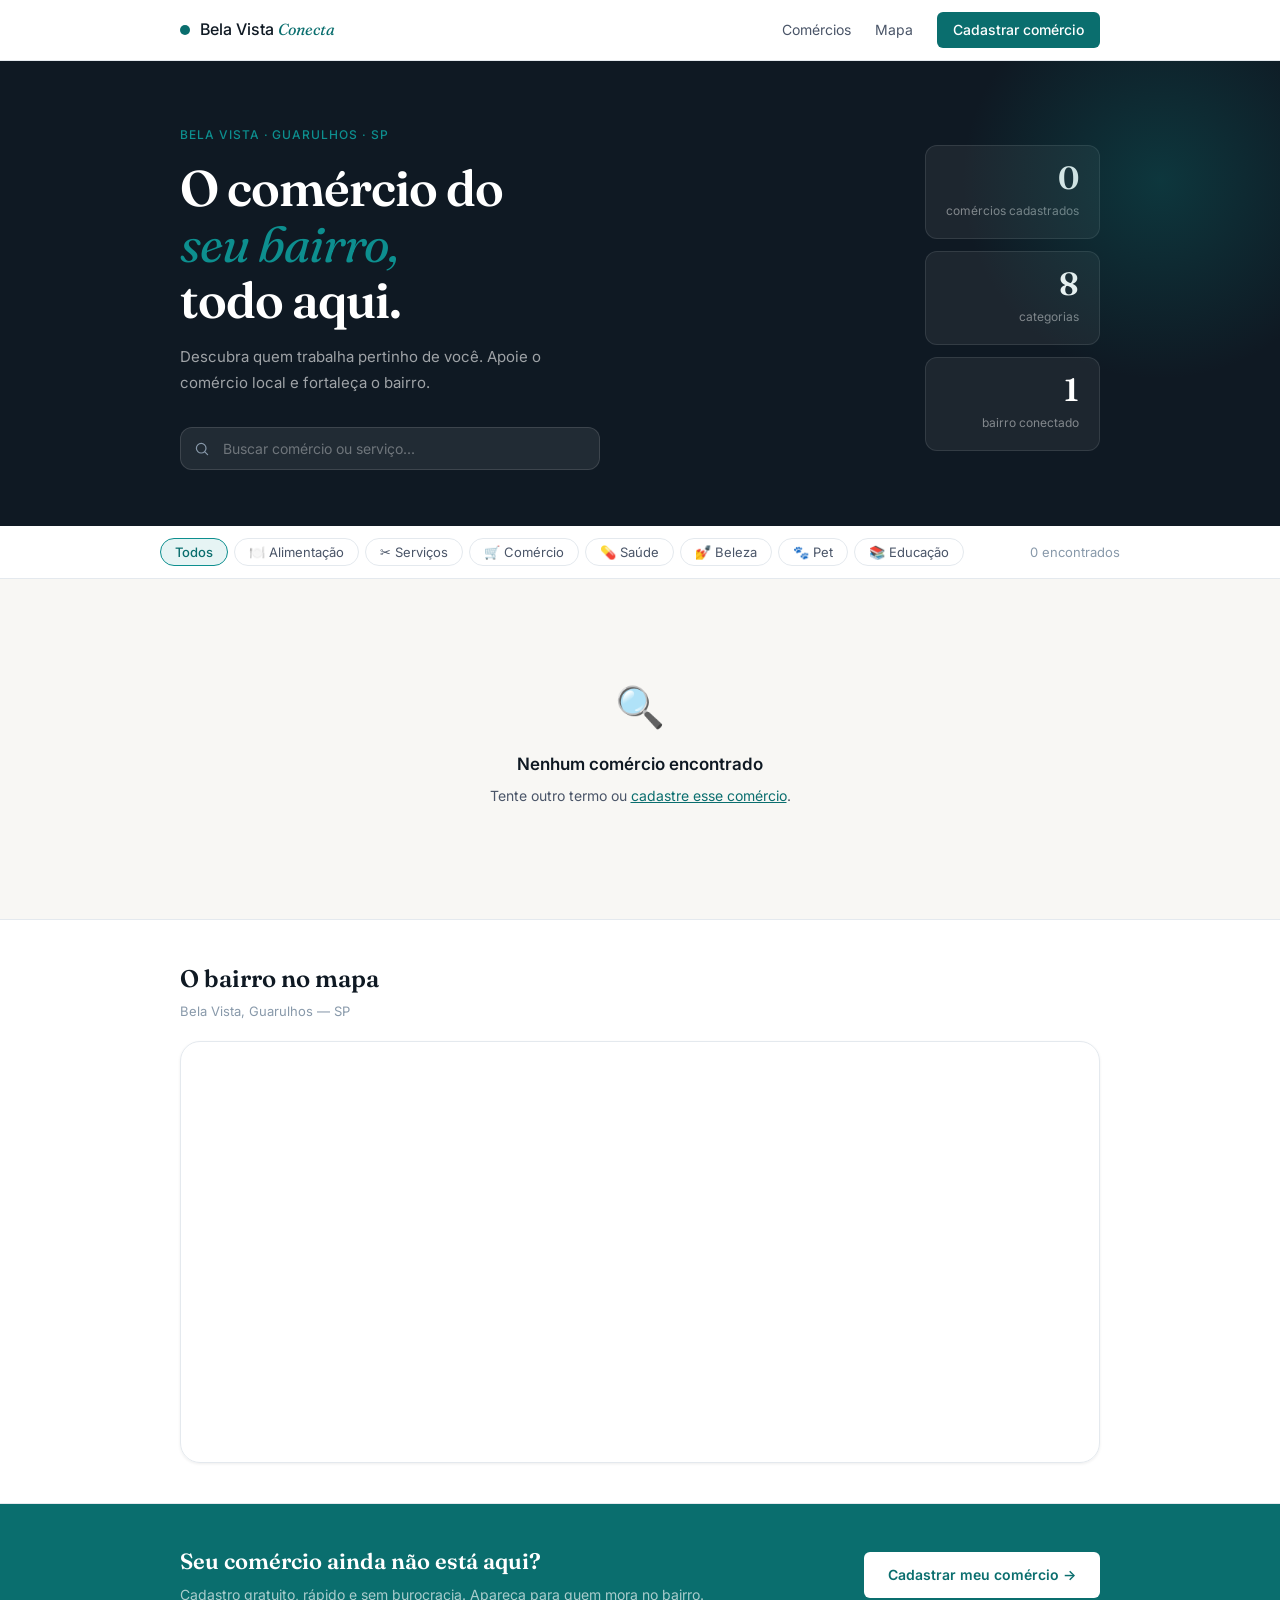
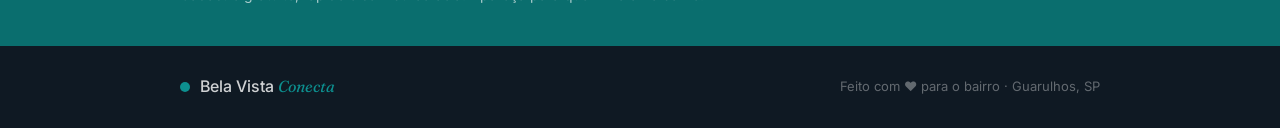
==== commit 18159949: "Update index.html" ====
--- a/index.html
+++ b/index.html
@@ -411,72 +411,7 @@
        whatsapp: 55 + DDD + número (só números)
     ===================== */
     const comercios = [
-      {
-        nome: "Bar do Zé",
-        categoria: "alimentacao",
-        descricao: "Petiscos, chopp gelado e boa conversa",
-        whatsapp: "5511900000001",
-        endereco: "Rua Exemplo, 10 — Bela Vista",
-        horario: "Ter-Dom 17h–00h",
-        emoji: "🍺",
-        novo: true,
-        destaque: false
-      },
-      {
-        nome: "Lanchonete da Maria",
-        categoria: "alimentacao",
-        descricao: "Lanches, pastéis e sucos naturais",
-        whatsapp: "5511900000002",
-        endereco: "Av. Principal, 45 — Bela Vista",
-        horario: "Seg-Sáb 7h–20h",
-        emoji: "🥙",
-        novo: false,
-        destaque: true
-      },
-      {
-        nome: "Salão Beleza Total",
-        categoria: "beleza",
-        descricao: "Corte, escova, manicure e pedicure",
-        whatsapp: "5511900000003",
-        endereco: "Rua das Flores, 22 — Bela Vista",
-        horario: "Ter-Sáb 9h–19h",
-        emoji: "💇",
-        novo: true,
-        destaque: false
-      },
-      {
-        nome: "Mercadinho Bela Vista",
-        categoria: "comercio",
-        descricao: "Mercadinho de bairro com delivery",
-        whatsapp: "5511900000004",
-        endereco: "Rua Central, 88 — Bela Vista",
-        horario: "Todos os dias 7h–22h",
-        emoji: "🛒",
-        novo: false,
-        destaque: false
-      },
-      {
-        nome: "Farmácia Saúde+",
-        categoria: "saude",
-        descricao: "Medicamentos, perfumaria e delivery",
-        whatsapp: "5511900000005",
-        endereco: "Av. Principal, 120 — Bela Vista",
-        horario: "Seg-Sáb 8h–20h",
-        emoji: "💊",
-        novo: false,
-        destaque: false
-      },
-      {
-        nome: "Oficina do João",
-        categoria: "servicos",
-        descricao: "Mecânica geral, elétrica e funilaria",
-        whatsapp: "5511900000006",
-        endereco: "Rua da Oficina, 5 — Bela Vista",
-        horario: "Seg-Sex 8h–18h",
-        emoji: "🔧",
-        novo: false,
-        destaque: false
-      }
+     
     ];
 
     /* SEU WHATSAPP — troque pelo número real (55+DDD+número) */
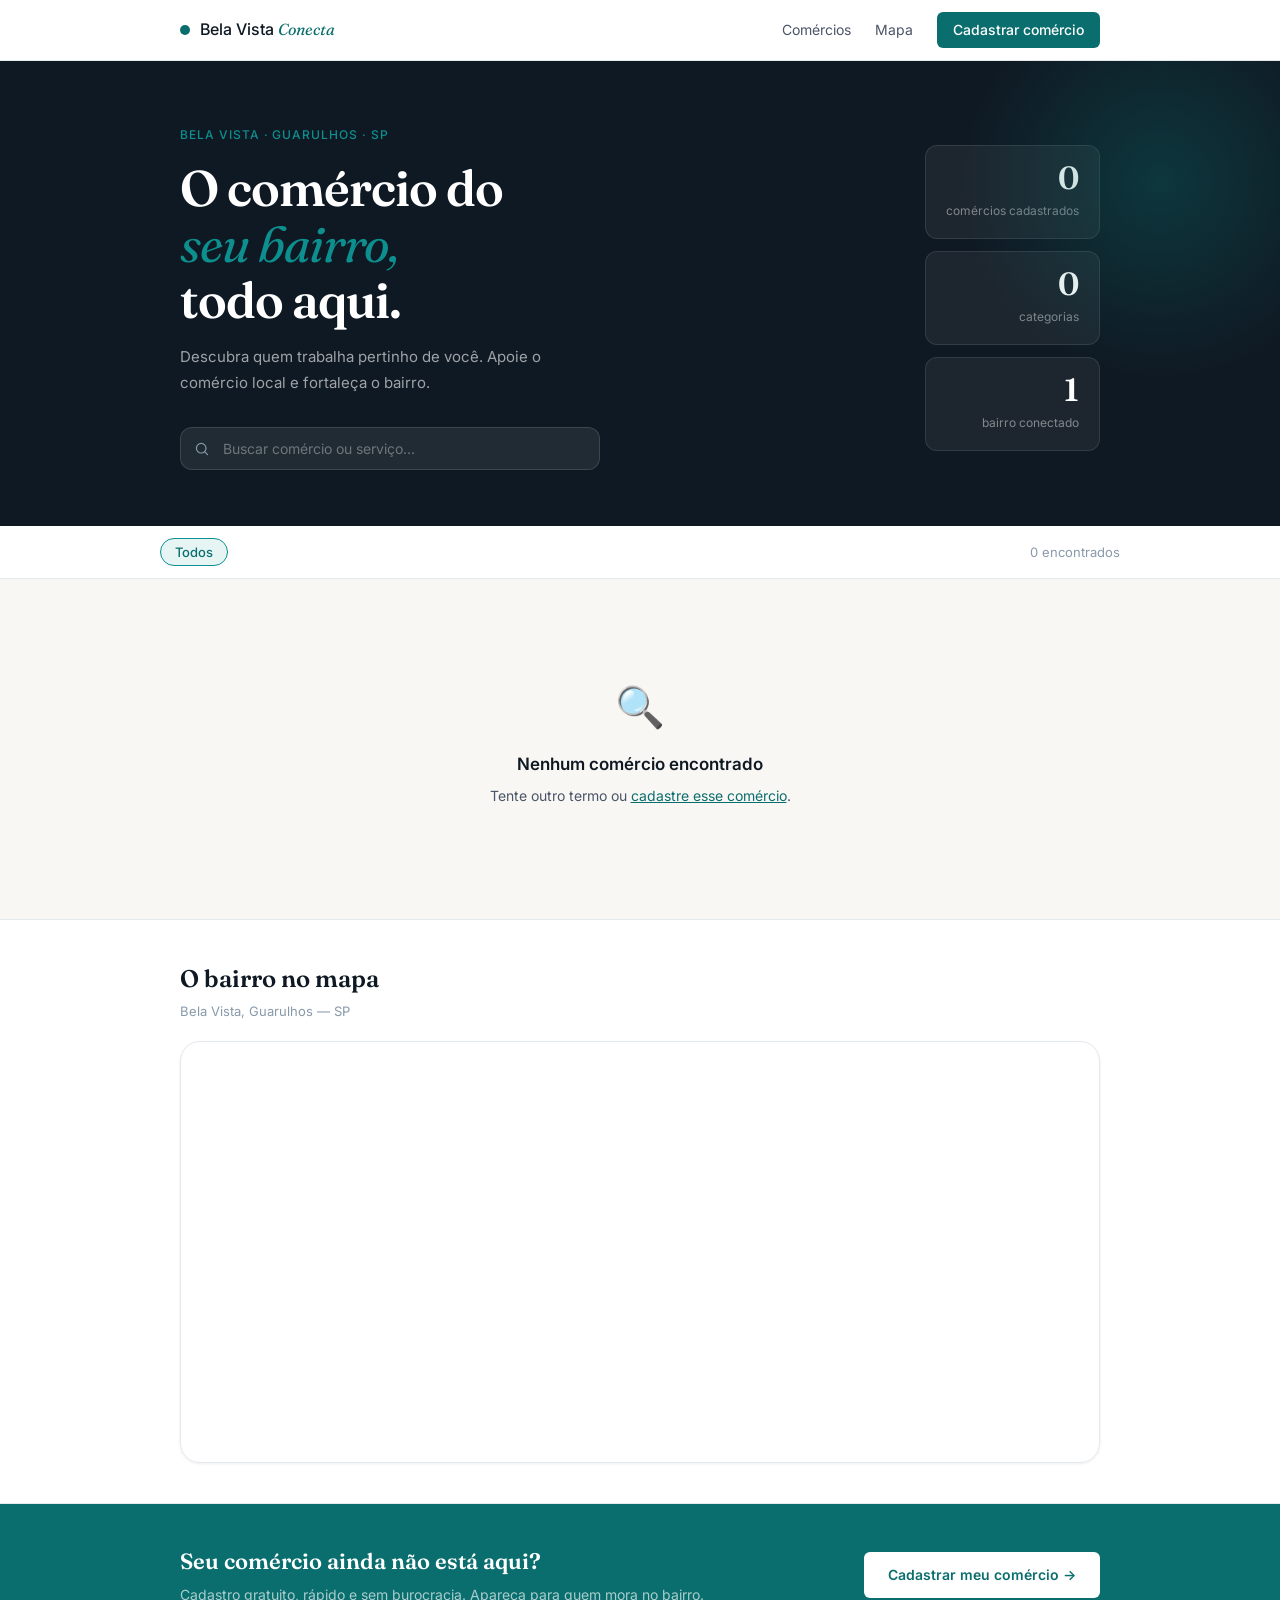
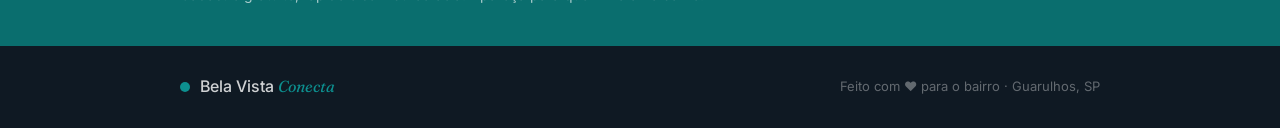
==== commit 3859f947: "Rename index (2).html to index.html" ====
--- a/index.html
+++ b/index.html
@@ -111,6 +111,15 @@
     .cat.active { background: var(--teal-light); border-color: var(--teal-mid); color: var(--teal); font-weight: 500; }
     .filtros-count { font-size: 13px; color: var(--ink-light); white-space: nowrap; flex-shrink: 0; }
 
+    /* LOADING */
+    .loading-wrap { text-align: center; padding: 4rem 1rem; color: var(--ink-muted); }
+    .spinner {
+      width: 36px; height: 36px; border: 3px solid var(--border);
+      border-top-color: var(--teal-mid); border-radius: 50%;
+      animation: spin .8s linear infinite; margin: 0 auto 1rem;
+    }
+    @keyframes spin { to { transform: rotate(360deg); } }
+
     /* LISTA */
     .section-lista { padding: 2rem 0 3rem; }
     .lista { display: flex; flex-direction: column; gap: 12px; }
@@ -211,6 +220,7 @@
     .erro { font-size: 12px; color: #c0392b; }
     .btn-full { width: 100%; text-align: center; padding: 12px; font-size: 15px; background: var(--teal); color: var(--white); }
     .btn-full:hover { background: #085a5a; opacity: 1; }
+    .btn-full:disabled { opacity: .6; cursor: not-allowed; }
     .form-obs { font-size: 12px; color: var(--ink-light); text-align: center; margin-top: .75rem; }
     .sucesso-box { text-align: center; padding: 1rem 0; }
     .sucesso-icon { font-size: 44px; display: block; margin-bottom: 1rem; }
@@ -264,11 +274,11 @@
       </div>
       <div class="hero-stats">
         <div class="stat-card">
-          <span class="stat-num" id="total-count">0</span>
+          <span class="stat-num" id="total-count">—</span>
           <span class="stat-label">comércios cadastrados</span>
         </div>
         <div class="stat-card">
-          <span class="stat-num">8</span>
+          <span class="stat-num" id="total-cats">—</span>
           <span class="stat-label">categorias</span>
         </div>
         <div class="stat-card">
@@ -282,15 +292,8 @@
   <!-- FILTROS -->
   <div class="filtros-bar" id="comercios">
     <div class="container filtros-inner">
-      <div class="cats">
+      <div class="cats" id="cats-wrap">
         <button class="cat active" onclick="setCat('todos',this)">Todos</button>
-        <button class="cat" onclick="setCat('alimentacao',this)">🍽️ Alimentação</button>
-        <button class="cat" onclick="setCat('servicos',this)">✂️ Serviços</button>
-        <button class="cat" onclick="setCat('comercio',this)">🛒 Comércio</button>
-        <button class="cat" onclick="setCat('saude',this)">💊 Saúde</button>
-        <button class="cat" onclick="setCat('beleza',this)">💅 Beleza</button>
-        <button class="cat" onclick="setCat('pet',this)">🐾 Pet</button>
-        <button class="cat" onclick="setCat('educacao',this)">📚 Educação</button>
       </div>
       <span class="filtros-count" id="count-label"></span>
     </div>
@@ -299,6 +302,10 @@
   <!-- LISTA -->
   <section class="section-lista">
     <div class="container">
+      <div id="loading-wrap" class="loading-wrap">
+        <div class="spinner"></div>
+        <p>Carregando comércios…</p>
+      </div>
       <div class="lista" id="lista"></div>
       <div class="empty hidden" id="empty">
         <p class="empty-icon">🔍</p>
@@ -349,12 +356,12 @@
   </footer>
 
   <!-- MODAL CADASTRO -->
-  <div class="overlay hidden" id="overlay" onclick="fecharModal(event)">
+  <div class="overlay hidden" id="overlay">
     <div class="modal" role="dialog" aria-modal="true" aria-label="Cadastrar comércio">
       <button class="modal-close" onclick="fecharModal()" aria-label="Fechar">×</button>
       <div id="form-area">
         <p class="modal-title">Cadastrar comércio</p>
-        <p class="modal-sub">Gratuito e sem burocracia. Entraremos em contato pelo WhatsApp.</p>
+        <p class="modal-sub">Gratuito e sem burocracia. Seu negócio aparece no site automaticamente.</p>
         <div class="form-group">
           <label for="f-nome">Nome do comércio *</label>
           <input type="text" id="f-nome" placeholder="Ex: Bar do Zé" />
@@ -364,24 +371,28 @@
           <label for="f-cat">Categoria *</label>
           <select id="f-cat">
             <option value="">Selecione...</option>
-            <option value="alimentacao">🍽️ Alimentação</option>
-            <option value="servicos">✂️ Serviços</option>
-            <option value="comercio">🛒 Comércio</option>
-            <option value="saude">💊 Saúde</option>
-            <option value="beleza">💅 Beleza</option>
-            <option value="pet">🐾 Pet</option>
-            <option value="educacao">📚 Educação</option>
+            <option value="Alimentação">🍽️ Alimentação</option>
+            <option value="Serviços Gerais">✂️ Serviços Gerais</option>
+            <option value="Mercado e Mercearia">🛒 Mercado e Mercearia</option>
+            <option value="Saúde e Farmácia">💊 Saúde e Farmácia</option>
+            <option value="Beleza e Estética">💅 Beleza e Estética</option>
+            <option value="Pet Shop">🐾 Pet Shop</option>
+            <option value="Educação">📚 Educação</option>
+            <option value="Roupas e Calçados">👗 Roupas e Calçados</option>
+            <option value="Eletrônicos">📱 Eletrônicos</option>
+            <option value="Academia e Esporte">🏋️ Academia e Esporte</option>
+            <option value="Outro">🏪 Outro</option>
           </select>
           <span class="erro hidden" id="erro-cat">Selecione uma categoria.</span>
         </div>
         <div class="form-group">
           <label for="f-desc">Descrição breve *</label>
-          <input type="text" id="f-desc" placeholder="Ex: Lanches, sucos e pastéis" />
+          <input type="text" id="f-desc" placeholder="Ex: Lanches, sucos e pastéis" maxlength="200" />
           <span class="erro hidden" id="erro-desc">Adicione uma descrição.</span>
         </div>
         <div class="form-group">
-          <label for="f-wpp">WhatsApp *</label>
-          <input type="tel" id="f-wpp" placeholder="(11) 9 0000-0000" />
+          <label for="f-wpp">WhatsApp (só números) *</label>
+          <input type="tel" id="f-wpp" placeholder="11999999999" />
           <span class="erro hidden" id="erro-wpp">Informe o WhatsApp.</span>
         </div>
         <div class="form-group">
@@ -392,122 +403,205 @@
           <label for="f-hor">Horário de funcionamento</label>
           <input type="text" id="f-hor" placeholder="Ex: Seg a Sex, 8h às 18h" />
         </div>
-        <button class="btn-primary btn-full" onclick="enviarCadastro()">Enviar pelo WhatsApp →</button>
-        <p class="form-obs">Você será redirecionado ao WhatsApp para confirmar o cadastro.</p>
+        <div class="erro hidden" id="erro-geral" style="margin-bottom:.75rem;font-size:13px;"></div>
+        <button class="btn-primary btn-full" id="btn-enviar" onclick="enviarCadastro()">Cadastrar agora →</button>
+        <p class="form-obs">Seu comércio aparecerá na lista em instantes. Sem burocracia.</p>
       </div>
       <div id="sucesso" class="hidden sucesso-box">
         <span class="sucesso-icon">✅</span>
-        <h3>Dados enviados!</h3>
-        <p>Continue a conversa no WhatsApp para finalizar seu cadastro.</p>
+        <h3>Cadastro realizado!</h3>
+        <p>Seu comércio foi registrado e aparecerá na lista em instantes.<br>Obrigado por fazer parte do Bela Vista Conecta!</p>
         <button class="btn-primary" onclick="fecharModal()" style="background:var(--teal);color:#fff;">Fechar</button>
       </div>
     </div>
   </div>
 
   <script>
-    /* =====================
-       DADOS DOS COMÉRCIOS
-       Para adicionar: copie um bloco, preencha e salve.
-       whatsapp: 55 + DDD + número (só números)
-    ===================== */
-    const comercios = [
-     
-    ];
-
-    /* SEU WHATSAPP — troque pelo número real (55+DDD+número) */
-    const SEU_WHATSAPP = "5511900000000";
-
-    /* ===================== LÓGICA ===================== */
-    const nomesCat = { alimentacao:'Alimentação', servicos:'Serviços', comercio:'Comércio', saude:'Saúde', beleza:'Beleza', pet:'Pet', educacao:'Educação' };
+    /* ── CONFIG ── */
+    const API_URL = "https://script.google.com/macros/s/AKfycbwudj3GO2LFdGWMuetsfNmADxOASLgLhAulCFB8CNCPi07l1AEAuXmftEguxA05-qsF/exec";
+
+    /* ── ESTADO ── */
+    let comercios = [];
     let categoriaAtiva = 'todos';
 
+    /* ── ÍCONES ── */
     const iconWpp = `<svg viewBox="0 0 24 24" fill="currentColor" width="15" height="15" aria-hidden="true"><path d="M17.472 14.382c-.297-.149-1.758-.867-2.03-.967-.273-.099-.471-.148-.67.15-.197.297-.767.966-.94 1.164-.173.199-.347.223-.644.075-.297-.15-1.255-.463-2.39-1.475-.883-.788-1.48-1.761-1.653-2.059-.173-.297-.018-.458.13-.606.134-.133.298-.347.446-.52.149-.174.198-.298.298-.497.099-.198.05-.371-.025-.52-.075-.149-.669-1.612-.916-2.207-.242-.579-.487-.5-.669-.51-.173-.008-.371-.01-.57-.01-.198 0-.52.074-.792.372-.272.297-1.04 1.016-1.04 2.479 0 1.462 1.065 2.875 1.213 3.074.149.198 2.096 3.2 5.077 4.487.709.306 1.262.489 1.694.625.712.227 1.36.195 1.871.118.571-.085 1.758-.719 2.006-1.413.248-.694.248-1.289.173-1.413-.074-.124-.272-.198-.57-.347z"/><path d="M12 0C5.373 0 0 5.373 0 12c0 2.136.563 4.14 1.544 5.876L.057 23.999l6.304-1.654A11.945 11.945 0 0012 24c6.627 0 12-5.373 12-12S18.627 0 12 0zm0 21.818a9.8 9.8 0 01-4.994-1.366l-.357-.212-3.744.982.999-3.648-.233-.374A9.786 9.786 0 012.182 12C2.182 6.57 6.57 2.182 12 2.182S21.818 6.57 21.818 12 17.43 21.818 12 21.818z"/></svg>`;
     const iconPin = `<svg viewBox="0 0 16 16" fill="none" stroke="currentColor" stroke-width="1.5" width="13" height="13" aria-hidden="true"><path d="M8 1.5A4.5 4.5 0 0 1 12.5 6c0 3-4.5 8.5-4.5 8.5S3.5 9 3.5 6A4.5 4.5 0 0 1 8 1.5z"/><circle cx="8" cy="6" r="1.5"/></svg>`;
     const iconClock = `<svg viewBox="0 0 16 16" fill="none" stroke="currentColor" stroke-width="1.5" width="13" height="13" aria-hidden="true"><circle cx="8" cy="8" r="6.5"/><path d="M8 4.5V8l2.5 2" stroke-linecap="round"/></svg>`;
 
-    function criarCard(c) {
-      const wpp = `https://wa.me/${c.whatsapp}?text=${encodeURIComponent('Olá! Vi seu comércio no Bela Vista Conecta e gostaria de saber mais.')}`;
-      const badges = [c.novo ? '<span class="badge badge-novo">Novo</span>' : '', c.destaque ? '<span class="badge badge-destaque">Destaque</span>' : ''].join('');
-      const metaEnd = c.endereco ? `<span class="card-meta-item">${iconPin} ${c.endereco}</span>` : '';
-      const metaHor = c.horario  ? `<span class="card-meta-item">${iconClock} ${c.horario}</span>` : '';
-      return `<div class="card">
-        <div class="card-emoji-wrap">${c.emoji}</div>
-        <div class="card-body">
-          <div class="card-top"><span class="card-nome">${c.nome}</span>${badges}</div>
-          <p class="card-desc">${c.descricao}</p>
-          <div class="card-meta">${metaEnd}${metaHor}</div>
-        </div>
-        <div class="card-actions">
-          <a class="btn-wpp" href="${wpp}" target="_blank" rel="noopener">${iconWpp} WhatsApp</a>
-          <span class="card-cat-tag">${nomesCat[c.categoria]||c.categoria}</span>
-        </div>
-      </div>`;
-    }
-
+    /* ── CARREGAR DA API ── */
+    async function carregarComercios() {
+      try {
+        const res = await fetch(API_URL + "?v=" + Date.now());
+        const dados = await res.json();
+        comercios = Array.isArray(dados) ? dados : [];
+      } catch (e) {
+        comercios = [];
+      }
+      document.getElementById('loading-wrap').classList.add('hidden');
+      atualizarFiltros();
+      filtrar();
+    }
+
+    /* ── FILTROS DINÂMICOS ── */
+    function atualizarFiltros() {
+      const cats = [...new Set(comercios.map(c => c.categoria).filter(Boolean))].sort();
+      const wrap = document.getElementById('cats-wrap');
+      wrap.innerHTML = '<button class="cat active" onclick="setCat(\'todos\',this)">Todos</button>';
+      cats.forEach(cat => {
+        const btn = document.createElement('button');
+        btn.className = 'cat';
+        btn.textContent = cat;
+        btn.onclick = function() { setCat(cat, this); };
+        wrap.appendChild(btn);
+      });
+      // atualiza stats
+      document.getElementById('total-count').textContent = comercios.length;
+      document.getElementById('total-cats').textContent = cats.length;
+    }
+
+    function setCat(cat, btn) {
+      categoriaAtiva = cat;
+      document.querySelectorAll('.cat').forEach(b => b.classList.remove('active'));
+      btn.classList.add('active');
+      filtrar();
+    }
+
+    /* ── FILTRAR E RENDERIZAR ── */
     function filtrar() {
-      const busca = (document.getElementById('search-input').value||'').toLowerCase().trim();
-      const res = comercios.filter(c => {
-        const matchCat  = categoriaAtiva === 'todos' || c.categoria === categoriaAtiva;
-        const matchBusca = !busca || c.nome.toLowerCase().includes(busca) || c.descricao.toLowerCase().includes(busca) || (c.endereco||'').toLowerCase().includes(busca);
-        return matchCat && matchBusca;
-      });
+      const busca = (document.getElementById('search-input').value || '').toLowerCase().trim();
+      let res = comercios;
+      if (categoriaAtiva !== 'todos') res = res.filter(c => c.categoria === categoriaAtiva);
+      if (busca) res = res.filter(c =>
+        (c.nome||'').toLowerCase().includes(busca) ||
+        (c.descricao||'').toLowerCase().includes(busca) ||
+        (c.endereco||'').toLowerCase().includes(busca)
+      );
       const lista = document.getElementById('lista');
       const empty = document.getElementById('empty');
       const count = document.getElementById('count-label');
-      if (res.length === 0) { lista.innerHTML=''; empty.classList.remove('hidden'); count.textContent='0 encontrados'; }
-      else { lista.innerHTML=res.map(criarCard).join(''); empty.classList.add('hidden'); count.textContent=`${res.length} encontrado${res.length!==1?'s':''}`; }
-      const tc = document.getElementById('total-count');
-      if (tc) tc.textContent = comercios.length;
-    }
-
-    function setCat(cat, btn) {
-      categoriaAtiva = cat;
-      document.querySelectorAll('.cat').forEach(b=>b.classList.remove('active'));
-      btn.classList.add('active');
-      filtrar();
+      if (res.length === 0) {
+        lista.innerHTML = '';
+        empty.classList.remove('hidden');
+        count.textContent = '0 encontrados';
+      } else {
+        lista.innerHTML = res.map(criarCard).join('');
+        empty.classList.add('hidden');
+        count.textContent = `${res.length} encontrado${res.length !== 1 ? 's' : ''}`;
+      }
+    }
+
+    function esc(s) {
+      return String(s||'').replace(/&/g,'&amp;').replace(/</g,'&lt;').replace(/>/g,'&gt;');
+    }
+
+    function criarCard(c) {
+      const wpp = c.whatsapp
+        ? `https://wa.me/55${c.whatsapp.replace(/\D/g,'')}?text=${encodeURIComponent('Olá! Vi seu comércio no Bela Vista Conecta e gostaria de saber mais.')}`
+        : null;
+      const badges = [
+        c.novo ? '<span class="badge badge-novo">Novo</span>' : '',
+        c.destaque ? '<span class="badge badge-destaque">Destaque</span>' : ''
+      ].join('');
+      const metaEnd = c.endereco ? `<span class="card-meta-item">${iconPin} ${esc(c.endereco)}</span>` : '';
+      const metaHor = c.horario  ? `<span class="card-meta-item">${iconClock} ${esc(c.horario)}</span>` : '';
+      const btnWpp  = wpp
+        ? `<a class="btn-wpp" href="${wpp}" target="_blank" rel="noopener">${iconWpp} WhatsApp</a>`
+        : '';
+      return `<div class="card">
+        <div class="card-emoji-wrap">${c.emoji || '🏪'}</div>
+        <div class="card-body">
+          <div class="card-top"><span class="card-nome">${esc(c.nome)}</span>${badges}</div>
+          <p class="card-desc">${esc(c.descricao)}</p>
+          <div class="card-meta">${metaEnd}${metaHor}</div>
+        </div>
+        <div class="card-actions">
+          ${btnWpp}
+          <span class="card-cat-tag">${esc(c.categoria)}</span>
+        </div>
+      </div>`;
     }
 
     document.getElementById('search-input').addEventListener('input', filtrar);
 
-    /* MODAL */
+    /* ── MODAL ── */
     function abrirModal() {
       document.getElementById('overlay').classList.remove('hidden');
       document.body.style.overflow = 'hidden';
     }
-    function fecharModal(e) {
-      if (e && e.target !== document.getElementById('overlay') && e.type === 'click') return;
-      if (e && e.currentTarget && e.currentTarget.classList.contains('overlay') && e.target !== e.currentTarget) return;
+    function fecharModal() {
       document.getElementById('overlay').classList.add('hidden');
       document.body.style.overflow = '';
       document.getElementById('form-area').classList.remove('hidden');
       document.getElementById('sucesso').classList.add('hidden');
+      document.querySelectorAll('.erro').forEach(e => e.classList.add('hidden'));
+      ['f-nome','f-cat','f-desc','f-wpp','f-end','f-hor'].forEach(id => {
+        document.getElementById(id).value = '';
+      });
+      const btn = document.getElementById('btn-enviar');
+      btn.disabled = false;
+      btn.textContent = 'Cadastrar agora →';
     }
     document.getElementById('overlay').addEventListener('click', function(e) {
       if (e.target === this) fecharModal();
     });
 
-    function enviarCadastro() {
+    /* ── ENVIAR CADASTRO ── */
+    async function enviarCadastro() {
       const nome = document.getElementById('f-nome').value.trim();
       const cat  = document.getElementById('f-cat').value;
       const desc = document.getElementById('f-desc').value.trim();
-      const wpp  = document.getElementById('f-wpp').value.trim();
+      const wpp  = document.getElementById('f-wpp').value.replace(/\D/g,'');
       const end  = document.getElementById('f-end').value.trim();
       const hor  = document.getElementById('f-hor').value.trim();
+
       let valido = true;
-      document.querySelectorAll('.erro').forEach(e=>e.classList.add('hidden'));
-      if (!nome) { document.getElementById('erro-nome').classList.remove('hidden'); valido=false; }
-      if (!cat)  { document.getElementById('erro-cat').classList.remove('hidden');  valido=false; }
-      if (!desc) { document.getElementById('erro-desc').classList.remove('hidden'); valido=false; }
-      if (!wpp)  { document.getElementById('erro-wpp').classList.remove('hidden');  valido=false; }
+      document.querySelectorAll('.erro').forEach(e => e.classList.add('hidden'));
+      if (!nome) { document.getElementById('erro-nome').classList.remove('hidden'); valido = false; }
+      if (!cat)  { document.getElementById('erro-cat').classList.remove('hidden');  valido = false; }
+      if (!desc) { document.getElementById('erro-desc').classList.remove('hidden'); valido = false; }
+      if (!wpp)  { document.getElementById('erro-wpp').classList.remove('hidden');  valido = false; }
       if (!valido) return;
-      const cats = {alimentacao:'Alimentação',servicos:'Serviços',comercio:'Comércio',saude:'Saúde',beleza:'Beleza',pet:'Pet',educacao:'Educação'};
-      const msg = `*Novo cadastro — Bela Vista Conecta* 📍\n\n🏪 *Comércio:* ${nome}\n🗂️ *Categoria:* ${cats[cat]||cat}\n📝 *Descrição:* ${desc}\n📱 *WhatsApp:* ${wpp}${end?`\n📍 *Endereço:* ${end}`:''}${hor?`\n🕐 *Horário:* ${hor}`:''}\n\nQuero cadastrar meu comércio gratuitamente!`;
-      document.getElementById('form-area').classList.add('hidden');
-      document.getElementById('sucesso').classList.remove('hidden');
-      setTimeout(()=>window.open(`https://wa.me/${SEU_WHATSAPP}?text=${encodeURIComponent(msg)}`,'_blank'),400);
-    }
-
-    filtrar();
+
+      const btn = document.getElementById('btn-enviar');
+      btn.disabled = true;
+      btn.textContent = 'Enviando…';
+
+      const emojis = {
+        'Alimentação':'🍽️','Serviços Gerais':'✂️','Mercado e Mercearia':'🛒',
+        'Saúde e Farmácia':'💊','Beleza e Estética':'💅','Pet Shop':'🐾',
+        'Educação':'📚','Roupas e Calçados':'👗','Eletrônicos':'📱',
+        'Academia e Esporte':'🏋️','Outro':'🏪'
+      };
+
+      const payload = {
+        nome, categoria: cat, descricao: desc,
+        whatsapp: wpp, endereco: end, horario: hor,
+        emoji: emojis[cat] || '🏪'
+      };
+
+      try {
+        await fetch(API_URL, {
+          method: 'POST',
+          mode: 'no-cors',
+          headers: { 'Content-Type': 'application/json' },
+          body: JSON.stringify(payload)
+        });
+        document.getElementById('form-area').classList.add('hidden');
+        document.getElementById('sucesso').classList.remove('hidden');
+        // recarrega a lista após 2s
+        setTimeout(() => carregarComercios(), 2000);
+      } catch (e) {
+        btn.disabled = false;
+        btn.textContent = 'Cadastrar agora →';
+        const err = document.getElementById('erro-geral');
+        err.textContent = 'Erro ao enviar. Verifique sua conexão e tente novamente.';
+        err.classList.remove('hidden');
+      }
+    }
+
+    /* ── INIT ── */
+    carregarComercios();
   </script>
 </body>
 </html>
